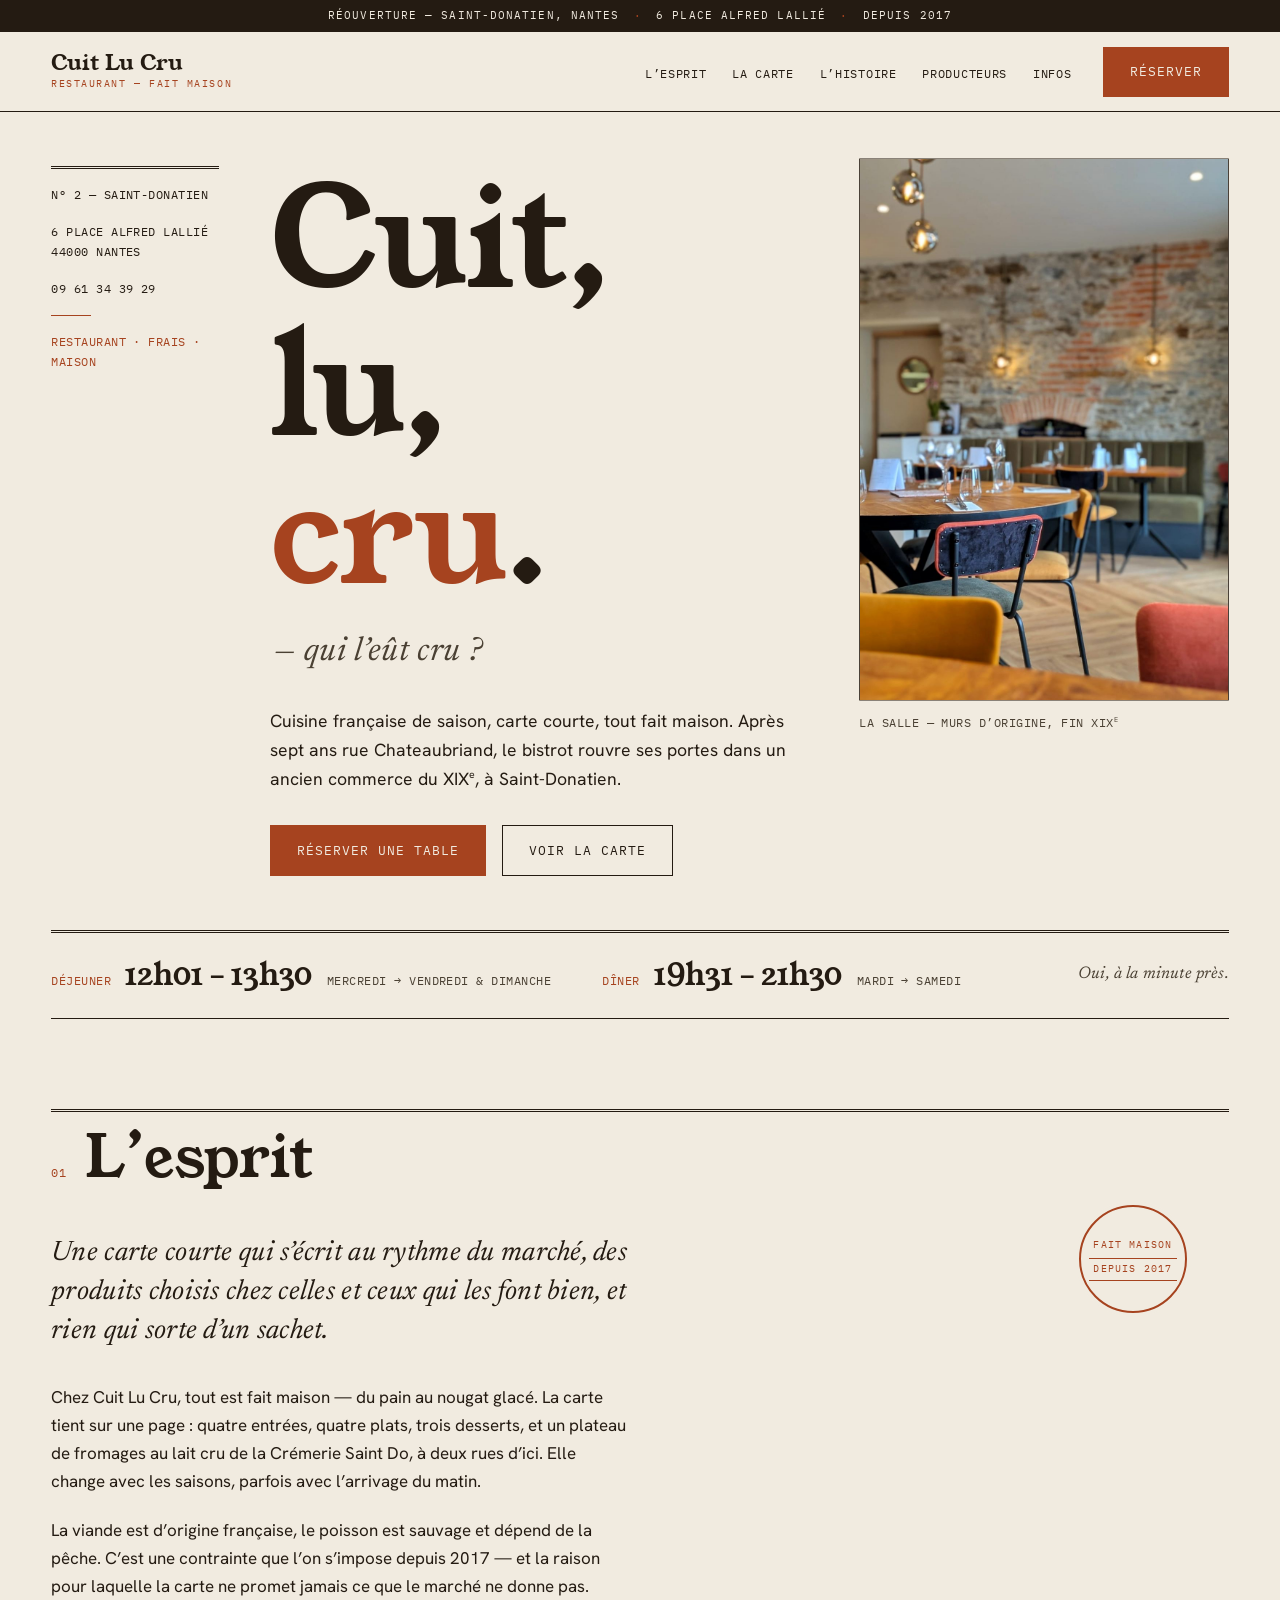
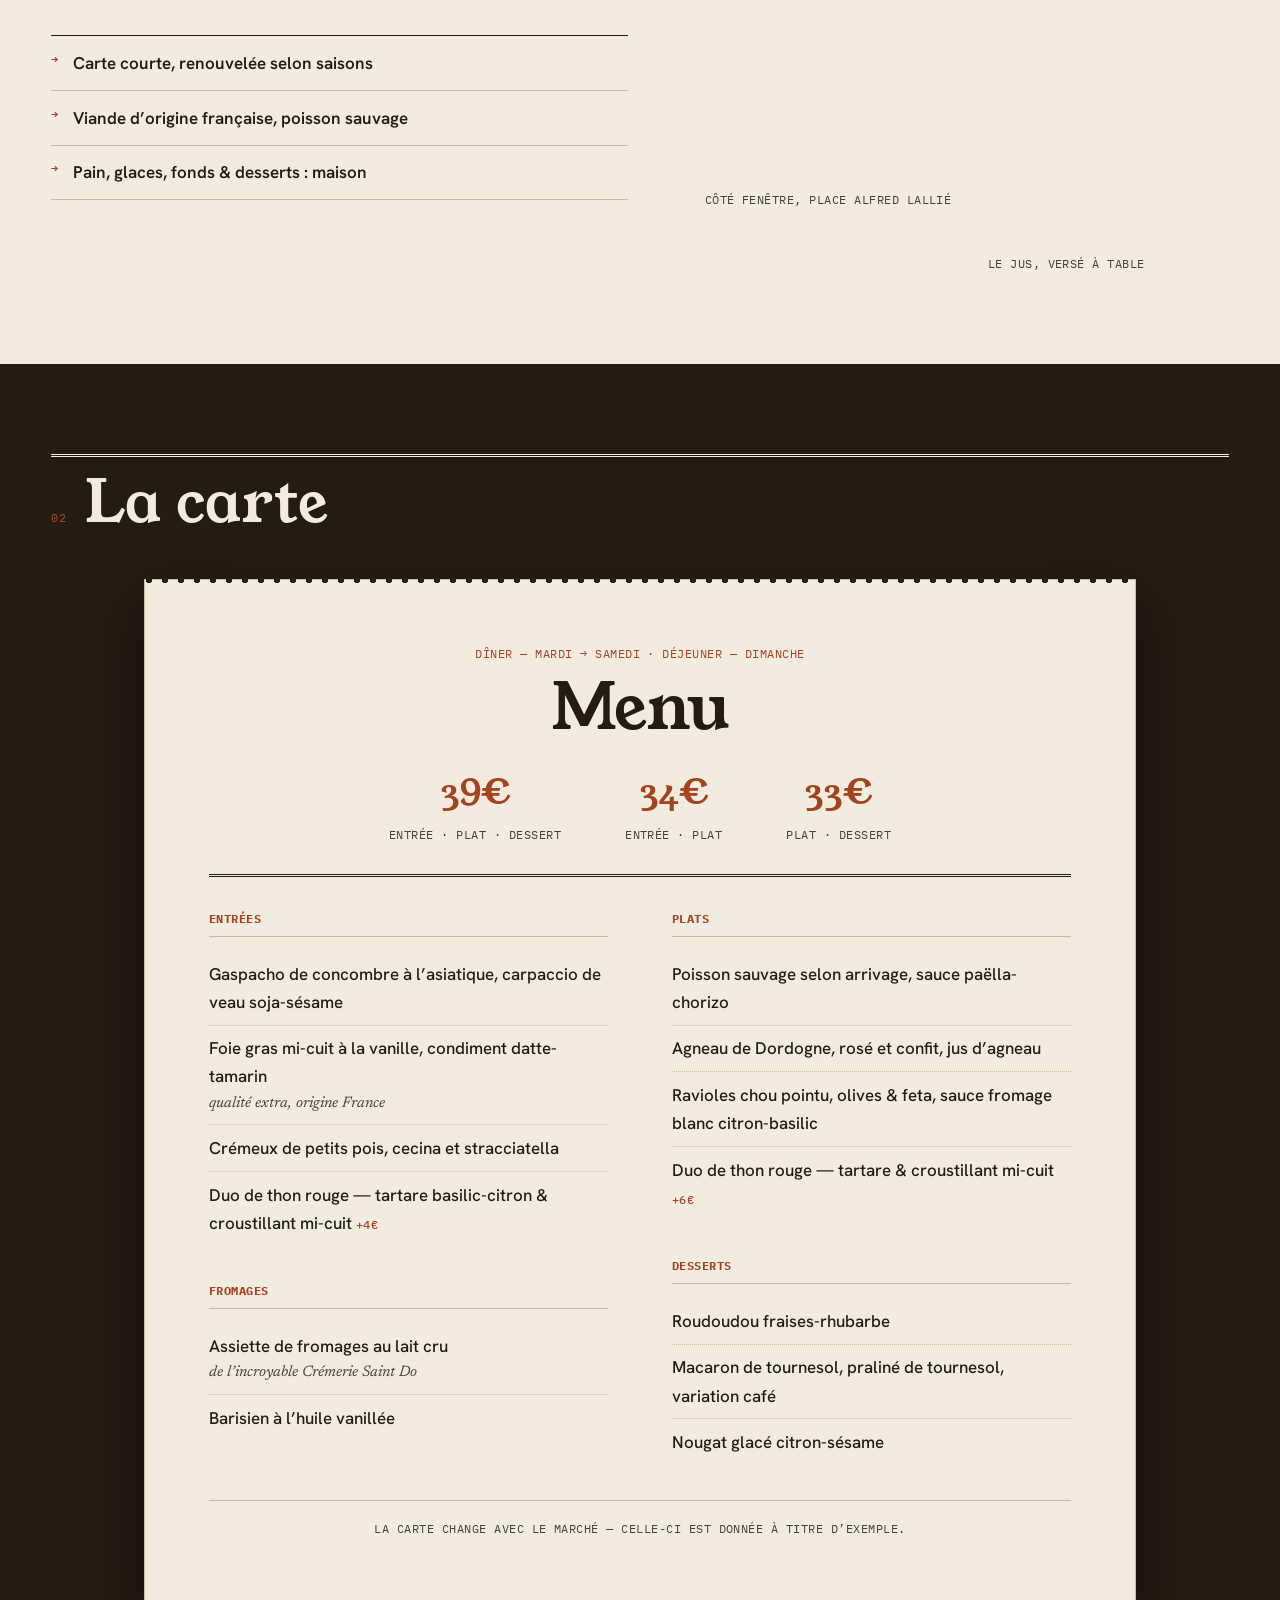
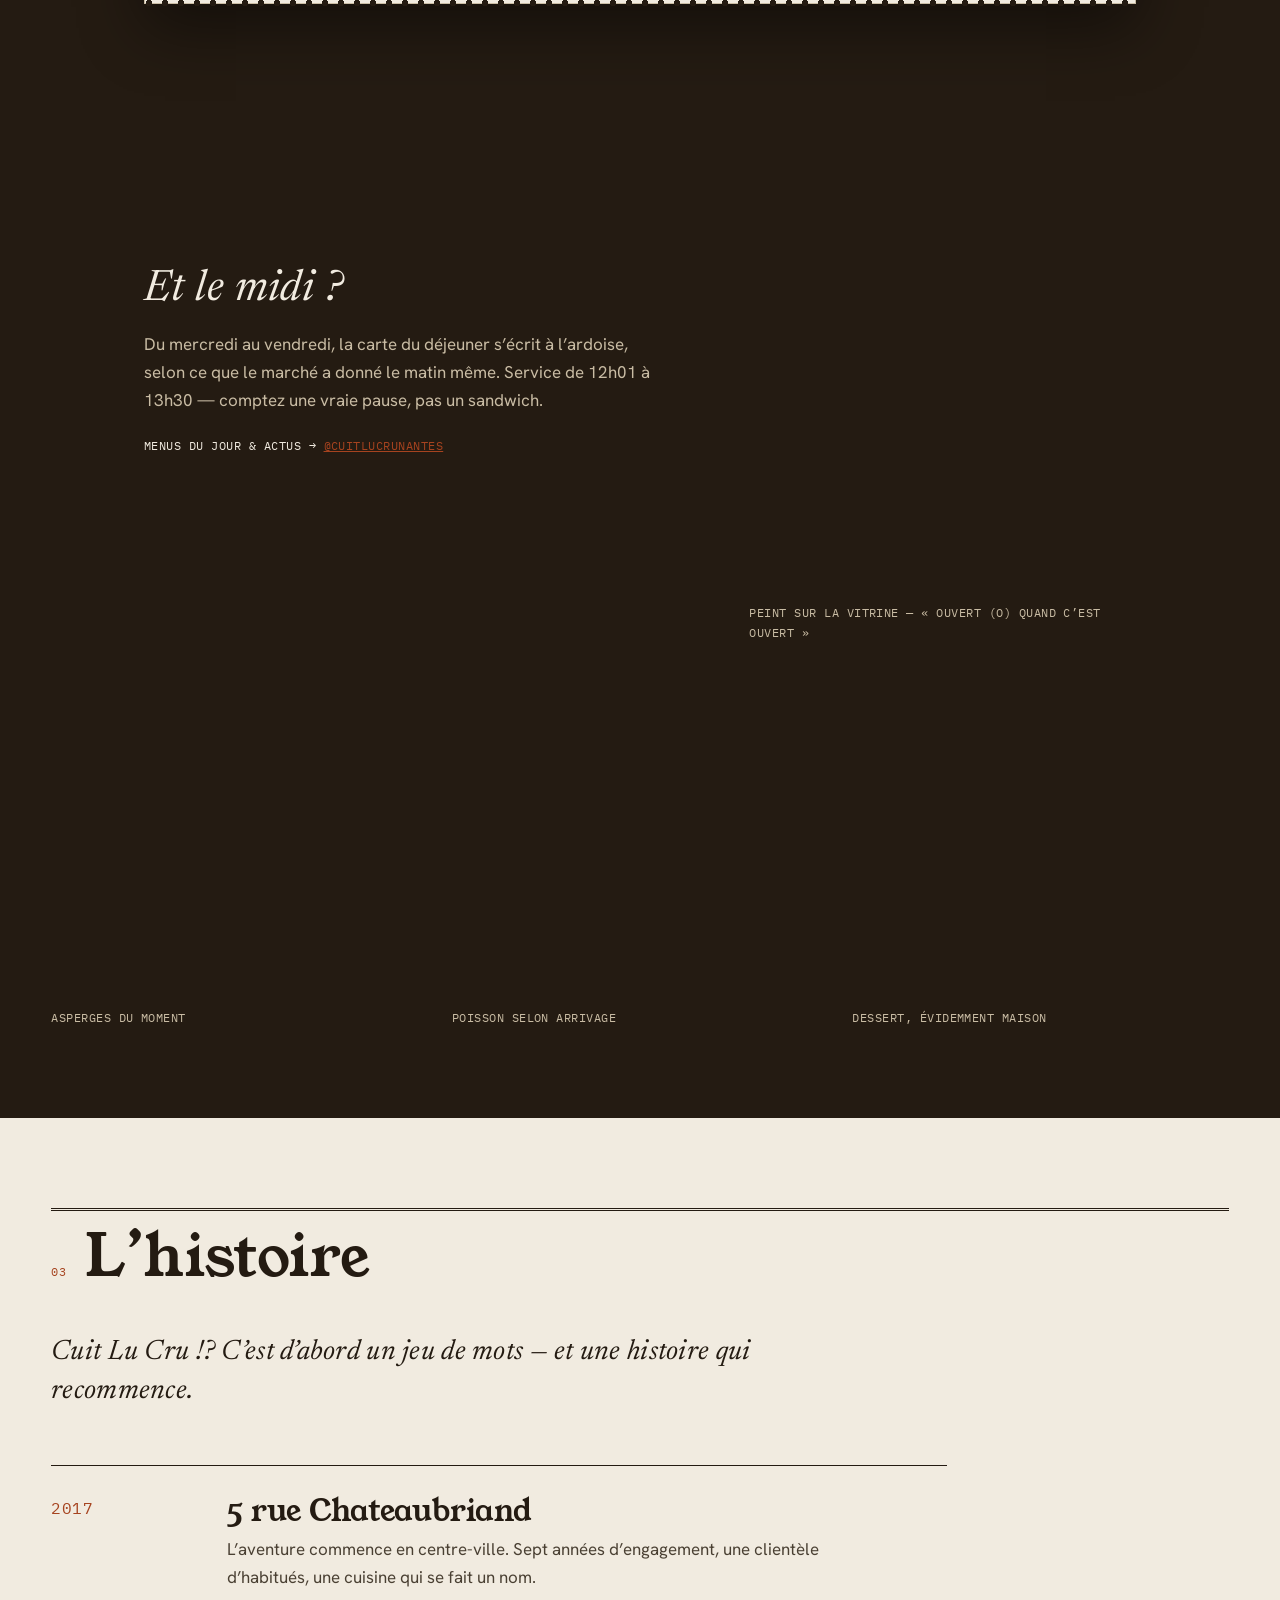
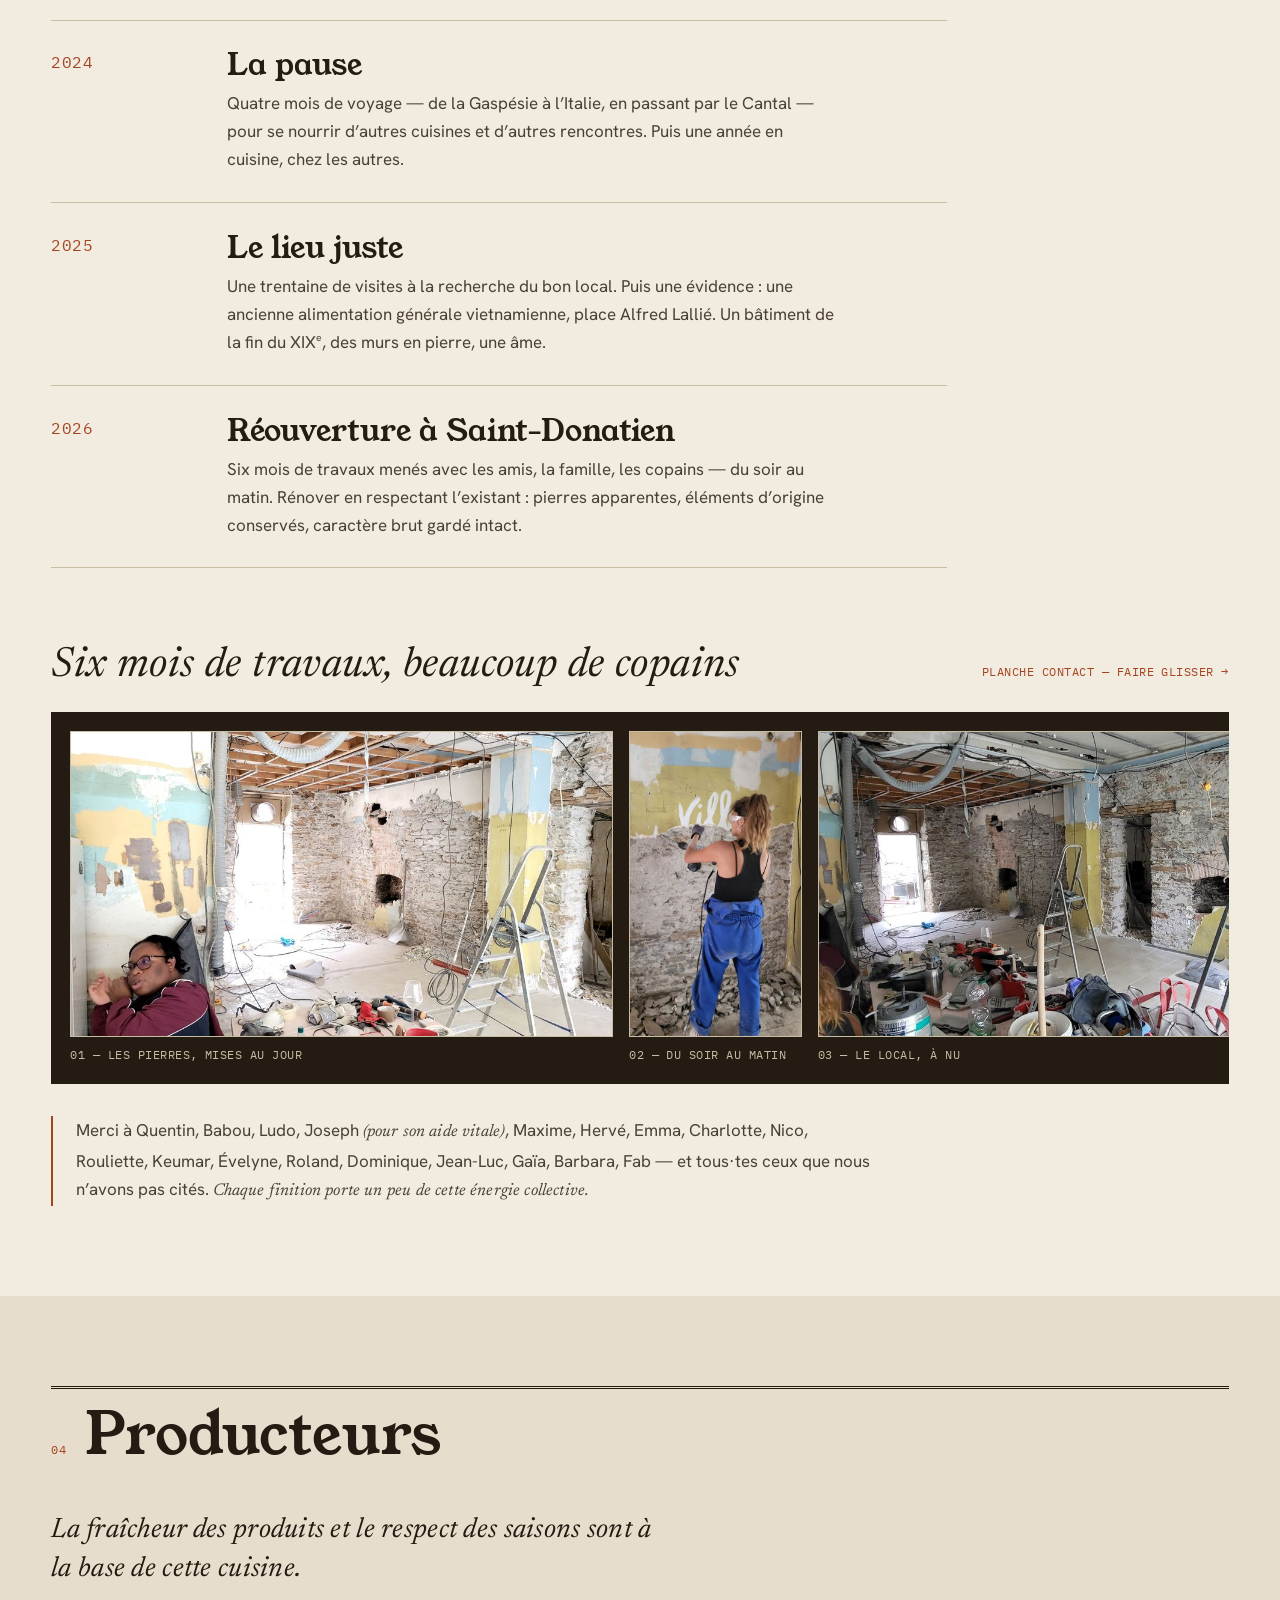
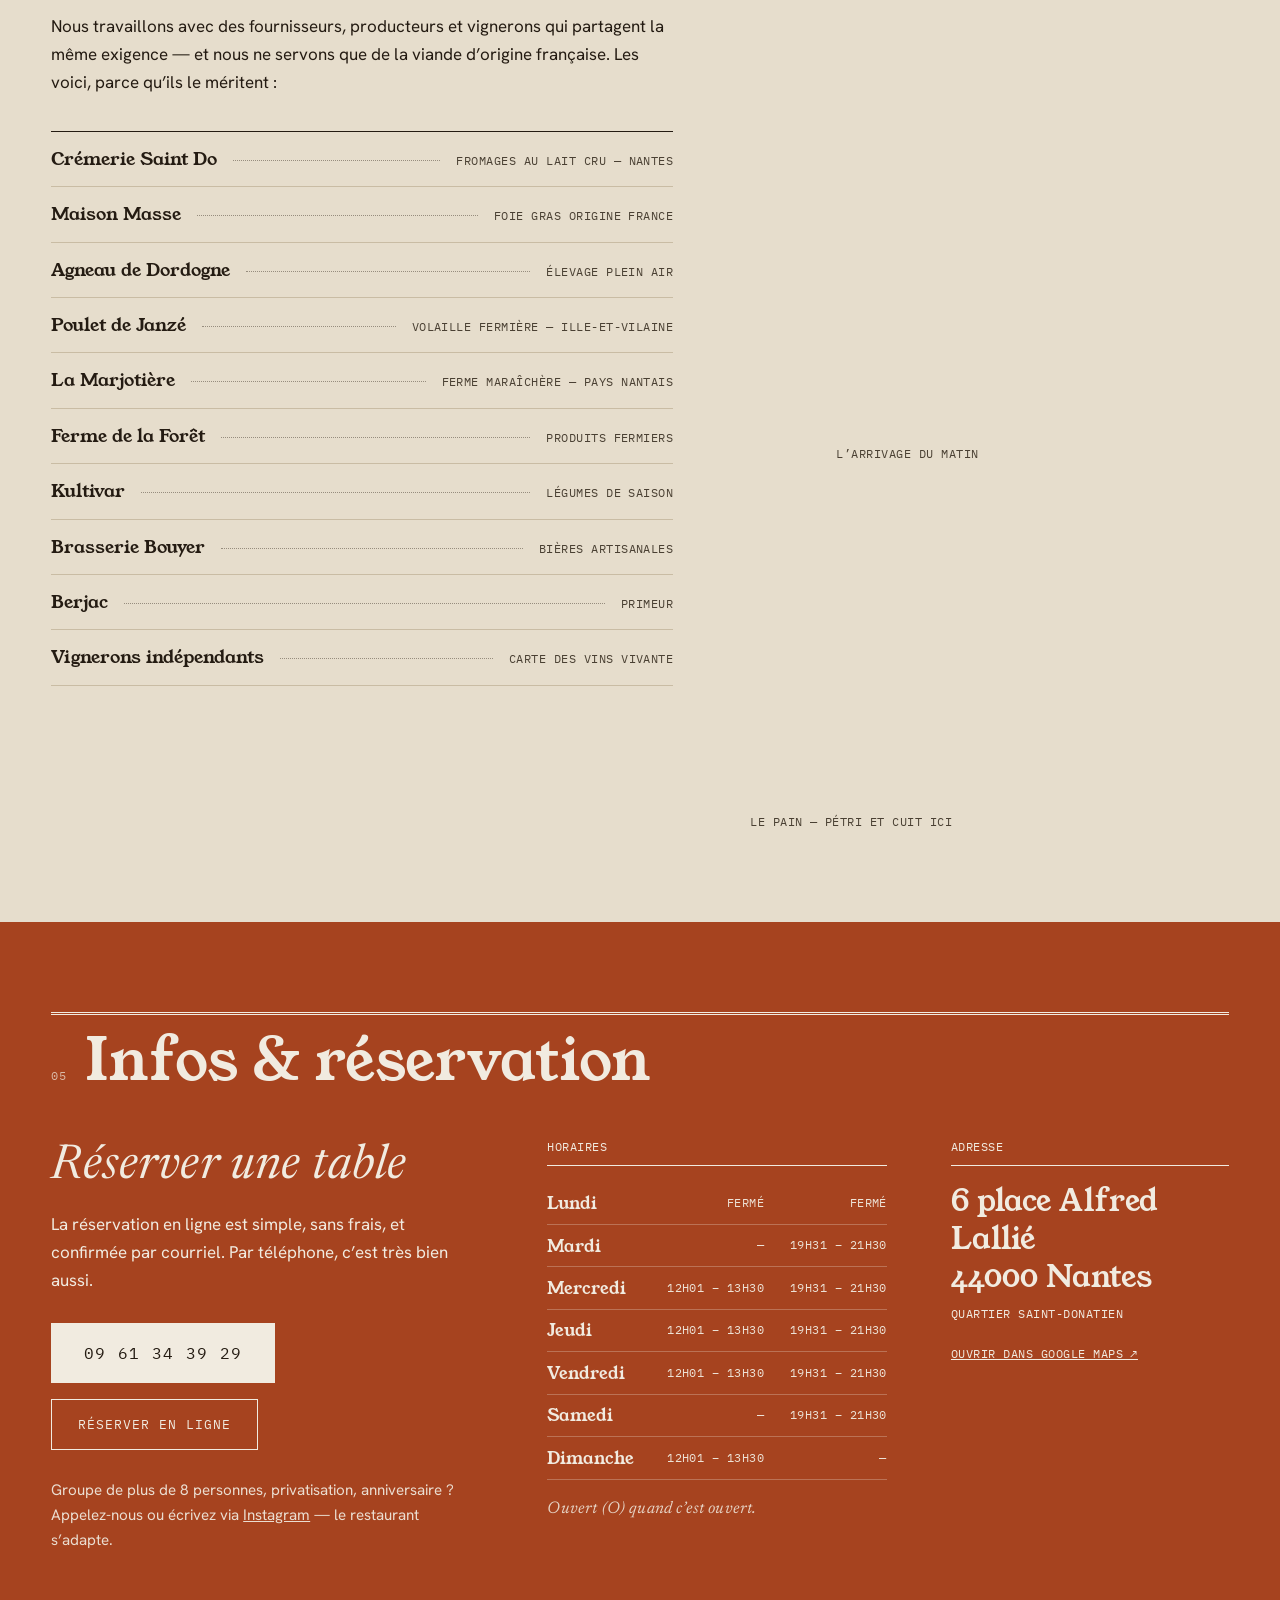
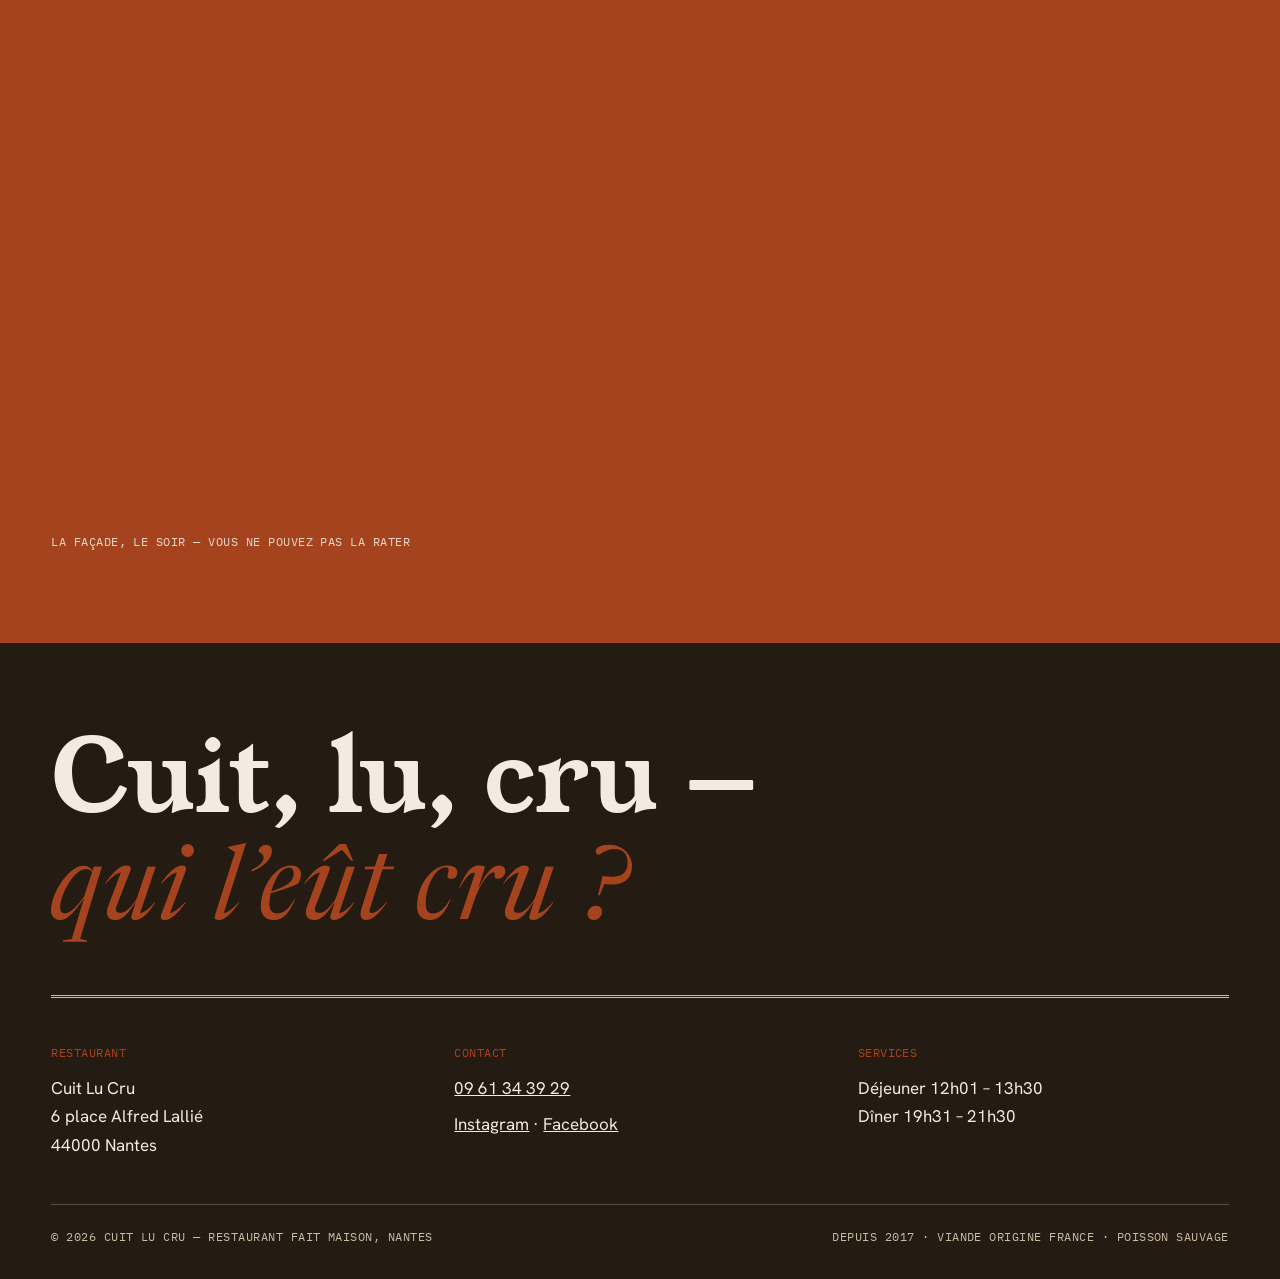
==== index.html @ 43fc1812 "Site Cuit Lu Cru — refonte complète, DA « Qui l'eût cru » Co-Authored-By: Claude Fable 5 <noreply@an" ====
<!DOCTYPE html>
<html lang="fr">
<head>
  <meta charset="UTF-8">
  <meta name="viewport" content="width=device-width, initial-scale=1.0">
  <title>Cuit Lu Cru — Restaurant fait maison à Nantes, Saint-Donatien</title>
  <meta name="description" content="Cuisine française de saison, carte courte, tout fait maison. Cuit Lu Cru rouvre à Saint-Donatien — 6 place Alfred Lallié, Nantes. Depuis 2017.">
  <link rel="canonical" href="https://www.nantes.restaurant/">
  <meta property="og:type" content="restaurant">
  <meta property="og:title" content="Cuit Lu Cru — Restaurant fait maison à Nantes">
  <meta property="og:description" content="Cuisine française de saison, carte courte, tout fait maison. Réouverture à Saint-Donatien, 6 place Alfred Lallié, Nantes.">
  <meta property="og:image" content="https://www.nantes.restaurant/assets/salle.jpg">
  <meta property="og:locale" content="fr_FR">
  <link rel="icon" href="assets/logo.gif">
  <link rel="preconnect" href="https://fonts.googleapis.com">
  <link rel="preconnect" href="https://fonts.gstatic.com" crossorigin>
  <link href="https://fonts.googleapis.com/css2?family=Young+Serif&family=Newsreader:ital,opsz,wght@1,6..72,300;1,6..72,400;1,6..72,500&family=Hanken+Grotesk:wght@400;500;600;700&family=IBM+Plex+Mono:wght@400;500&display=swap" rel="stylesheet">
  <link rel="stylesheet" href="styles.css">
  <script type="application/ld+json">
  {
    "@context": "https://schema.org",
    "@type": "Restaurant",
    "name": "Cuit Lu Cru",
    "servesCuisine": "Cuisine française de saison",
    "priceRange": "€€",
    "telephone": "+33961343929",
    "address": {
      "@type": "PostalAddress",
      "streetAddress": "6 place Alfred Lallié",
      "addressLocality": "Nantes",
      "postalCode": "44000",
      "addressCountry": "FR"
    },
    "foundingDate": "2017",
    "url": "https://www.nantes.restaurant",
    "sameAs": [
      "https://www.instagram.com/cuitlucrunantes",
      "https://www.facebook.com/CuitLuCruRestaurant"
    ],
    "openingHoursSpecification": [
      { "@type": "OpeningHoursSpecification", "dayOfWeek": ["Wednesday","Thursday","Friday","Sunday"], "opens": "12:01", "closes": "13:30" },
      { "@type": "OpeningHoursSpecification", "dayOfWeek": ["Tuesday","Wednesday","Thursday","Friday","Saturday"], "opens": "19:31", "closes": "21:30" }
    ]
  }
  </script>
</head>
<body>

  <!-- Séquence d'ouverture -->
  <div class="intro" id="intro" aria-hidden="true">
    <div class="intro__inner">
      <p class="intro__kicker mono">Restaurant — fait maison — Nantes</p>
      <p class="intro__title">
        <span class="intro__word"><span class="intro__word-inner">Cuit,</span></span>
        <span class="intro__word"><span class="intro__word-inner">lu,</span></span>
        <span class="intro__word intro__word--accent"><span class="intro__word-inner">cru.</span></span>
      </p>
      <div class="intro__rule" aria-hidden="true"></div>
      <p class="intro__pun"><em>— qui l’eût cru&nbsp;?</em></p>
    </div>
  </div>

  <!-- Bandeau édition -->
  <div class="edition-bar" role="note">
    <span>Réouverture — Saint-Donatien, Nantes</span>
    <span class="edition-bar__sep" aria-hidden="true">·</span>
    <span>6 place Alfred Lallié</span>
    <span class="edition-bar__sep" aria-hidden="true">·</span>
    <span>Depuis 2017</span>
  </div>

  <header class="header" id="header">
    <nav class="nav" aria-label="Navigation principale">
      <a class="nav__brand" href="#top">
        <span class="nav__brand-name">Cuit&nbsp;Lu&nbsp;Cru</span>
        <span class="nav__brand-sub">restaurant — fait maison</span>
      </a>
      <ul class="nav__links">
        <li><a href="#esprit">L’esprit</a></li>
        <li><a href="#carte">La carte</a></li>
        <li><a href="#histoire">L’histoire</a></li>
        <li><a href="#producteurs">Producteurs</a></li>
        <li><a href="#infos">Infos</a></li>
      </ul>
      <a class="btn btn--fill nav__cta" href="tel:+33961343929">Réserver</a>
      <button class="nav__burger" id="burger" aria-label="Ouvrir le menu" aria-expanded="false" aria-controls="mobile-menu">
        <span></span><span></span>
      </button>
    </nav>
  </header>

  <!-- Menu mobile -->
  <div class="mobile-menu" id="mobile-menu" aria-hidden="true">
    <nav aria-label="Menu mobile">
      <a href="#esprit"><em>01</em> L’esprit</a>
      <a href="#carte"><em>02</em> La carte</a>
      <a href="#histoire"><em>03</em> L’histoire</a>
      <a href="#producteurs"><em>04</em> Producteurs</a>
      <a href="#infos"><em>05</em> Infos &amp; réservation</a>
    </nav>
    <div class="mobile-menu__foot">
      <a class="btn btn--fill" href="tel:+33961343929">Réserver — 09 61 34 39 29</a>
      <p>6 place Alfred Lallié, 44000 Nantes</p>
    </div>
  </div>

  <main id="top">

    <!-- ============ HERO ============ -->
    <section class="hero">
      <div class="hero__grid">

        <aside class="hero__meta reveal">
          <p class="mono">N° 2 — Saint-Donatien</p>
          <p class="mono">6 place Alfred Lallié<br>44000 Nantes</p>
          <p class="mono"><a href="tel:+33961343929">09 61 34 39 29</a></p>
          <div class="hero__meta-rule" aria-hidden="true"></div>
          <p class="mono hero__meta-note">Restaurant · Frais · Maison</p>
        </aside>

        <div class="hero__title-block">
          <h1 class="hero__title">
            <span class="hero__title-line reveal"><span class="hero__title-inner">Cuit,</span></span>
            <span class="hero__title-line reveal"><span class="hero__title-inner">lu,</span></span>
            <span class="hero__title-line hero__title-line--accent reveal"><span class="hero__title-inner">cru<span class="hero__dot">.</span></span></span>
          </h1>
          <p class="hero__pun reveal"><em>— qui l’eût cru&nbsp;?</em></p>
          <p class="hero__lead reveal">Cuisine française de saison, carte courte, tout fait maison.
          Après sept ans rue Chateaubriand, le bistrot rouvre ses portes
          dans un ancien commerce du XIX<sup>e</sup>, à Saint-Donatien.</p>
          <div class="hero__actions reveal">
            <a class="btn btn--fill" href="#infos">Réserver une table</a>
            <a class="btn btn--ghost" href="#carte">Voir la carte</a>
          </div>
        </div>

        <figure class="hero__photo">
          <div class="img-reveal"><img src="assets/salle.jpg" alt="La salle du restaurant Cuit Lu Cru : murs en pierre et brique apparente, tables dressées, suspensions en verre" width="1012" height="1800" fetchpriority="high"></div>
          <figcaption class="mono">La salle — murs d’origine, fin XIX<sup>e</sup></figcaption>
        </figure>
      </div>

      <div class="hero__hours reveal">
        <div class="hero__hours-item">
          <span class="mono hero__hours-label">Déjeuner</span>
          <span class="hero__hours-time">12h01&thinsp;–&thinsp;13h30</span>
          <span class="mono hero__hours-days">mercredi → vendredi &amp; dimanche</span>
        </div>
        <div class="hero__hours-item">
          <span class="mono hero__hours-label">Dîner</span>
          <span class="hero__hours-time">19h31&thinsp;–&thinsp;21h30</span>
          <span class="mono hero__hours-days">mardi → samedi</span>
        </div>
        <p class="hero__hours-wink"><em>Oui, à la minute près.</em></p>
      </div>
    </section>

    <!-- ============ 01 · L'ESPRIT ============ -->
    <section class="esprit" id="esprit">
      <div class="section-head reveal">
        <span class="mono section-head__num">01</span>
        <h2>L’esprit</h2>
      </div>

      <div class="esprit__grid">
        <div class="esprit__text">
          <p class="lead reveal"><em>Une carte courte qui s’écrit au rythme du marché,
          des produits choisis chez celles et ceux qui les font bien,
          et rien qui sorte d’un sachet.</em></p>
          <p class="reveal">Chez Cuit Lu Cru, tout est fait maison — du pain au nougat glacé.
          La carte tient sur une page&nbsp;: quatre entrées, quatre plats, trois desserts,
          et un plateau de fromages au lait cru de la Crémerie Saint&nbsp;Do, à deux rues d’ici.
          Elle change avec les saisons, parfois avec l’arrivage du matin.</p>
          <p class="reveal">La viande est d’origine française, le poisson est sauvage et dépend
          de la pêche. C’est une contrainte que l’on s’impose depuis 2017&nbsp;—
          et la raison pour laquelle la carte ne promet jamais ce que le marché ne donne pas.</p>
          <ul class="esprit__points reveal">
            <li><span class="mono">→</span> Carte courte, renouvelée selon saisons</li>
            <li><span class="mono">→</span> Viande d’origine française, poisson sauvage</li>
            <li><span class="mono">→</span> Pain, glaces, fonds &amp; desserts&nbsp;: maison</li>
          </ul>
        </div>

        <div class="esprit__photos">
          <figure class="esprit__photo-main reveal">
            <div class="img-reveal"><img src="assets/table-fenetre.jpg" alt="Table dressée près de la fenêtre, verres et fleurs séchées" width="1012" height="1800" loading="lazy"></div>
            <figcaption class="mono">Côté fenêtre, place Alfred Lallié</figcaption>
          </figure>
          <figure class="esprit__photo-detail reveal">
            <div class="img-reveal"><img src="assets/service-sauce.jpg" alt="Sauce versée au service dans des pichets en grès" width="1013" height="1800" loading="lazy"></div>
            <figcaption class="mono">Le jus, versé à table</figcaption>
          </figure>
          <div class="stamp reveal" aria-hidden="true">
            <span>Fait maison</span>
            <span class="stamp__inner">depuis 2017</span>
          </div>
        </div>
      </div>
    </section>

    <!-- ============ 02 · LA CARTE ============ -->
    <section class="carte" id="carte">
      <div class="section-head section-head--light reveal">
        <span class="mono section-head__num">02</span>
        <h2>La carte</h2>
      </div>

      <div class="carte__paper reveal">
        <header class="carte__paper-head">
          <p class="mono">Dîner — mardi → samedi · Déjeuner — dimanche</p>
          <h3>Menu</h3>
          <div class="carte__formules">
            <div><span class="carte__formule-price">39€</span><span class="mono">entrée · plat · dessert</span></div>
            <div><span class="carte__formule-price">34€</span><span class="mono">entrée · plat</span></div>
            <div><span class="carte__formule-price">33€</span><span class="mono">plat · dessert</span></div>
          </div>
        </header>

        <div class="carte__cols">
          <div class="carte__col">
            <h4 class="carte__cat mono">Entrées</h4>
            <ul>
              <li><span class="carte__dish">Gaspacho de concombre à l’asiatique, carpaccio de veau soja-sésame</span></li>
              <li><span class="carte__dish">Foie gras mi-cuit à la vanille, condiment datte-tamarin <span class="carte__note">qualité extra, origine France</span></span></li>
              <li><span class="carte__dish">Crémeux de petits pois, cecina et stracciatella</span></li>
              <li><span class="carte__dish">Duo de thon rouge — tartare basilic-citron &amp; croustillant mi-cuit <span class="carte__sup mono">+4€</span></span></li>
            </ul>

            <h4 class="carte__cat mono">Fromages</h4>
            <ul>
              <li><span class="carte__dish">Assiette de fromages au lait cru <span class="carte__note">de l’incroyable Crémerie Saint&nbsp;Do</span></span></li>
              <li><span class="carte__dish">Barisien à l’huile vanillée</span></li>
            </ul>
          </div>

          <div class="carte__col">
            <h4 class="carte__cat mono">Plats</h4>
            <ul>
              <li><span class="carte__dish">Poisson sauvage selon arrivage, sauce paëlla-chorizo</span></li>
              <li><span class="carte__dish">Agneau de Dordogne, rosé et confit, jus d’agneau</span></li>
              <li><span class="carte__dish">Ravioles chou pointu, olives &amp; feta, sauce fromage blanc citron-basilic</span></li>
              <li><span class="carte__dish">Duo de thon rouge — tartare &amp; croustillant mi-cuit <span class="carte__sup mono">+6€</span></span></li>
            </ul>

            <h4 class="carte__cat mono">Desserts</h4>
            <ul>
              <li><span class="carte__dish">Roudoudou fraises-rhubarbe</span></li>
              <li><span class="carte__dish">Macaron de tournesol, praliné de tournesol, variation café</span></li>
              <li><span class="carte__dish">Nougat glacé citron-sésame</span></li>
            </ul>
          </div>
        </div>

        <footer class="carte__paper-foot">
          <p class="mono">La carte change avec le marché — celle-ci est donnée à titre d’exemple.</p>
        </footer>
      </div>

      <div class="carte__midi reveal">
        <div class="carte__midi-text">
          <h3><em>Et le midi&nbsp;?</em></h3>
          <p>Du mercredi au vendredi, la carte du déjeuner s’écrit à l’ardoise,
          selon ce que le marché a donné le matin même. Service de 12h01 à 13h30 — comptez
          une vraie pause, pas un sandwich.</p>
          <p class="mono carte__midi-follow">Menus du jour &amp; actus → <a href="https://www.instagram.com/cuitlucrunantes" target="_blank" rel="noopener">@cuitlucrunantes</a></p>
        </div>
        <figure class="carte__midi-photo">
          <div class="img-reveal"><img src="assets/vitrine-horaires.jpg" alt="Les horaires peints à la main sur la vitrine du restaurant" width="1013" height="1800" loading="lazy"></div>
          <figcaption class="mono">Peint sur la vitrine — « ouvert (O) quand c’est ouvert »</figcaption>
        </figure>
      </div>

      <!-- Bande photos plats -->
      <div class="carte__band">
        <figure class="reveal">
          <div class="img-reveal"><img src="assets/asperges.jpg" alt="Asperges blanches, sauce crémeuse et piment doux" width="1800" height="1013" loading="lazy"></div>
          <figcaption class="mono">Asperges du moment</figcaption>
        </figure>
        <figure class="reveal">
          <div class="img-reveal"><img src="assets/poisson.jpg" alt="Poisson sauvage dressé, condiments et légumes glacés" width="1800" height="1013" loading="lazy"></div>
          <figcaption class="mono">Poisson selon arrivage</figcaption>
        </figure>
        <figure class="reveal">
          <div class="img-reveal"><img src="assets/dessert-sable.jpg" alt="Sablé, crème et miel — dessert fait maison" width="1800" height="1013" loading="lazy"></div>
          <figcaption class="mono">Dessert, évidemment maison</figcaption>
        </figure>
      </div>
    </section>

    <!-- ============ 03 · L'HISTOIRE ============ -->
    <section class="histoire" id="histoire">
      <div class="section-head reveal">
        <span class="mono section-head__num">03</span>
        <h2>L’histoire</h2>
      </div>

      <div class="histoire__intro reveal">
        <p class="lead"><em>Cuit Lu Cru&nbsp;!? C’est d’abord un jeu de mots —
        et une histoire qui recommence.</em></p>
      </div>

      <ol class="timeline">
        <li class="timeline__item reveal">
          <span class="timeline__year mono">2017</span>
          <div>
            <h3>5 rue Chateaubriand</h3>
            <p>L’aventure commence en centre-ville. Sept années d’engagement,
            une clientèle d’habitués, une cuisine qui se fait un nom.</p>
          </div>
        </li>
        <li class="timeline__item reveal">
          <span class="timeline__year mono">2024</span>
          <div>
            <h3>La pause</h3>
            <p>Quatre mois de voyage — de la Gaspésie à l’Italie, en passant par
            le Cantal — pour se nourrir d’autres cuisines et d’autres rencontres.
            Puis une année en cuisine, chez les autres.</p>
          </div>
        </li>
        <li class="timeline__item reveal">
          <span class="timeline__year mono">2025</span>
          <div>
            <h3>Le lieu juste</h3>
            <p>Une trentaine de visites à la recherche du bon local. Puis une évidence&nbsp;:
            une ancienne alimentation générale vietnamienne, place Alfred Lallié.
            Un bâtiment de la fin du XIX<sup>e</sup>, des murs en pierre, une âme.</p>
          </div>
        </li>
        <li class="timeline__item reveal">
          <span class="timeline__year mono">2026</span>
          <div>
            <h3>Réouverture à Saint-Donatien</h3>
            <p>Six mois de travaux menés avec les amis, la famille, les copains —
            du soir au matin. Rénover en respectant l’existant&nbsp;: pierres apparentes,
            éléments d’origine conservés, caractère brut gardé intact.</p>
          </div>
        </li>
      </ol>

      <!-- Planche contact chantier -->
      <div class="chantier">
        <div class="chantier__head reveal">
          <h3><em>Six mois de travaux, beaucoup de copains</em></h3>
          <p class="mono">planche contact — faire glisser →</p>
        </div>
        <div class="chantier__strip" id="chantier-strip">
          <figure><img src="assets/chantier-pierre.jpg" alt="Mise au jour des murs en pierre pendant le chantier" loading="lazy"><figcaption class="mono">01 — les pierres, mises au jour</figcaption></figure>
          <figure><img src="assets/chantier-perceuse.jpg" alt="Travail au perforateur sur les murs" loading="lazy"><figcaption class="mono">02 — du soir au matin</figcaption></figure>
          <figure><img src="assets/chantier-murs.jpg" alt="Le local en plein chantier, murs bruts" loading="lazy"><figcaption class="mono">03 — le local, à nu</figcaption></figure>
          <figure><img src="assets/chantier-carrelage.jpg" alt="Pose du carrelage à la main" loading="lazy"><figcaption class="mono">04 — carrelage, à la main</figcaption></figure>
          <figure><img src="assets/chantier-van.jpg" alt="Chargement des gravats dans le van" loading="lazy"><figcaption class="mono">05 — les gravats</figcaption></figure>
          <figure><img src="assets/chantier-sacs.jpg" alt="Évacuation des sacs de gravats entre amis" loading="lazy"><figcaption class="mono">06 — coups de main</figcaption></figure>
          <figure><img src="assets/chantier-echelle.jpg" alt="Sur l'échelle, dépose du faux plafond" loading="lazy"><figcaption class="mono">07 — plafond déposé</figcaption></figure>
          <figure><img src="assets/chantier-equipe.jpg" alt="L'équipe de copains réunie dans le futur restaurant" loading="lazy"><figcaption class="mono">08 — l’équipe du soir</figcaption></figure>
        </div>
        <p class="chantier__thanks reveal">Merci à Quentin, Babou, Ludo, Joseph <em>(pour son aide vitale)</em>,
        Maxime, Hervé, Emma, Charlotte, Nico, Rouliette, Keumar, Évelyne, Roland, Dominique,
        Jean-Luc, Gaïa, Barbara, Fab — et tous·tes ceux que nous n’avons pas cités.
        <em>Chaque finition porte un peu de cette énergie collective.</em></p>
      </div>
    </section>

    <!-- ============ 04 · PRODUCTEURS ============ -->
    <section class="producteurs" id="producteurs">
      <div class="section-head reveal">
        <span class="mono section-head__num">04</span>
        <h2>Producteurs</h2>
      </div>

      <div class="producteurs__grid">
        <div class="producteurs__text reveal">
          <p class="lead"><em>La fraîcheur des produits et le respect des saisons
          sont à la base de cette cuisine.</em></p>
          <p>Nous travaillons avec des fournisseurs, producteurs et vignerons
          qui partagent la même exigence — et nous ne servons que de la viande
          d’origine française. Les voici, parce qu’ils le méritent&nbsp;:</p>

          <ul class="producteurs__index">
            <li><span>Crémerie Saint&nbsp;Do</span><span class="mono">fromages au lait cru — Nantes</span></li>
            <li><span>Maison Masse</span><span class="mono">foie gras origine France</span></li>
            <li><span>Agneau de Dordogne</span><span class="mono">élevage plein air</span></li>
            <li><span>Poulet de Janzé</span><span class="mono">volaille fermière — Ille-et-Vilaine</span></li>
            <li><span>La Marjotière</span><span class="mono">ferme maraîchère — pays nantais</span></li>
            <li><span>Ferme de la Forêt</span><span class="mono">produits fermiers</span></li>
            <li><span>Kultivar</span><span class="mono">légumes de saison</span></li>
            <li><span>Brasserie Bouyer</span><span class="mono">bières artisanales</span></li>
            <li><span>Berjac</span><span class="mono">primeur</span></li>
            <li><span>Vignerons indépendants</span><span class="mono">carte des vins vivante</span></li>
          </ul>
        </div>

        <div class="producteurs__photos">
          <figure class="reveal">
            <div class="img-reveal"><img src="assets/legumes.jpg" alt="Cagettes de légumes bruts : céleris, choux-fleurs, courges et poireaux" width="1013" height="1800" loading="lazy"></div>
            <figcaption class="mono">L’arrivage du matin</figcaption>
          </figure>
          <figure class="reveal">
            <div class="img-reveal"><img src="assets/pain.jpg" alt="Pain maison tranché, mie dense au levain" width="1800" height="1013" loading="lazy"></div>
            <figcaption class="mono">Le pain — pétri et cuit ici</figcaption>
          </figure>
        </div>
      </div>
    </section>

    <!-- ============ 05 · INFOS & RÉSERVATION ============ -->
    <section class="infos" id="infos">
      <div class="section-head section-head--light reveal">
        <span class="mono section-head__num">05</span>
        <h2>Infos &amp; réservation</h2>
      </div>

      <div class="infos__grid">
        <div class="infos__resa reveal">
          <h3><em>Réserver une table</em></h3>
          <p>La réservation en ligne est simple, sans frais, et confirmée par courriel.
          Par téléphone, c’est très bien aussi.</p>
          <div class="infos__actions">
            <a class="btn btn--fill btn--big" href="tel:+33961343929">09 61 34 39 29</a>
            <a class="btn btn--ghost" href="https://www.nantes.restaurant" target="_blank" rel="noopener">Réserver en ligne</a>
          </div>
          <p class="infos__group">Groupe de plus de 8 personnes, privatisation, anniversaire&nbsp;?
          Appelez-nous ou écrivez via <a href="https://www.instagram.com/cuitlucrunantes" target="_blank" rel="noopener">Instagram</a> —
          le restaurant s’adapte.</p>
        </div>

        <div class="infos__horaires reveal">
          <h3 class="mono infos__label">Horaires</h3>
          <table class="infos__table">
            <tbody>
              <tr><th scope="row">Lundi</th><td class="mono">fermé</td><td class="mono">fermé</td></tr>
              <tr><th scope="row">Mardi</th><td class="mono">—</td><td class="mono">19h31 – 21h30</td></tr>
              <tr><th scope="row">Mercredi</th><td class="mono">12h01 – 13h30</td><td class="mono">19h31 – 21h30</td></tr>
              <tr><th scope="row">Jeudi</th><td class="mono">12h01 – 13h30</td><td class="mono">19h31 – 21h30</td></tr>
              <tr><th scope="row">Vendredi</th><td class="mono">12h01 – 13h30</td><td class="mono">19h31 – 21h30</td></tr>
              <tr><th scope="row">Samedi</th><td class="mono">—</td><td class="mono">19h31 – 21h30</td></tr>
              <tr><th scope="row">Dimanche</th><td class="mono">12h01 – 13h30</td><td class="mono">—</td></tr>
            </tbody>
          </table>
          <p class="infos__wink"><em>Ouvert (O) quand c’est ouvert.</em></p>
        </div>

        <div class="infos__adresse reveal">
          <h3 class="mono infos__label">Adresse</h3>
          <p class="infos__addr-big">6 place Alfred Lallié<br>44000 Nantes</p>
          <p class="mono">quartier Saint-Donatien</p>
          <a class="infos__map mono" href="https://maps.google.com/?q=Cuit+Lu+Cru+6+Place+Alfred+Lallié+44000+Nantes" target="_blank" rel="noopener">Ouvrir dans Google Maps ↗</a>
        </div>
      </div>

      <figure class="infos__facade reveal">
        <div class="img-reveal"><img src="assets/facade-nuit.jpg" alt="La façade terracotta du Cuit Lu Cru, de nuit, place Alfred Lallié" width="1800" height="1013" loading="lazy"></div>
        <figcaption class="mono">La façade, le soir — vous ne pouvez pas la rater</figcaption>
      </figure>
    </section>

  </main>

  <!-- ============ FOOTER ============ -->
  <footer class="footer">
    <div class="footer__big reveal">
      <p class="footer__phrase">Cuit, lu, cru —<br><em>qui l’eût cru&nbsp;?</em></p>
    </div>
    <div class="footer__cols">
      <div>
        <p class="mono footer__label">Restaurant</p>
        <p>Cuit Lu Cru<br>6 place Alfred Lallié<br>44000 Nantes</p>
      </div>
      <div>
        <p class="mono footer__label">Contact</p>
        <p><a href="tel:+33961343929">09 61 34 39 29</a></p>
        <p><a href="https://www.instagram.com/cuitlucrunantes" target="_blank" rel="noopener">Instagram</a> · <a href="https://www.facebook.com/CuitLuCruRestaurant" target="_blank" rel="noopener">Facebook</a></p>
      </div>
      <div>
        <p class="mono footer__label">Services</p>
        <p>Déjeuner 12h01 – 13h30<br>Dîner 19h31 – 21h30</p>
      </div>
    </div>
    <div class="footer__base">
      <p class="mono">© <span id="year">2026</span> Cuit Lu Cru — restaurant fait maison, Nantes</p>
      <p class="mono">Depuis 2017 · viande origine France · poisson sauvage</p>
    </div>
  </footer>

  <script src="main.js"></script>
</body>
</html>
---- styles.css ----
/* ==========================================================================
   Cuit Lu Cru — Nantes, Saint-Donatien
   DA « Qui l'eût cru » : carnet de bistrot imprimé.
   Papier crème, encre brune, terracotta de la façade, minute près.
   ========================================================================== */

:root {
  --paper: #f1ebe0;
  --paper-deep: #e6ddcc;
  --ink: #241b12;
  --ink-soft: #4a4033;
  --terra: #a6431f;
  --terra-deep: #7f3011;
  --stone: #c9bca4;
  --green: #45503b;

  --serif: "Young Serif", "Iowan Old Style", Georgia, serif;
  --italic: "Newsreader", "Iowan Old Style", Georgia, serif;
  --sans: "Hanken Grotesk", "Helvetica Neue", Arial, sans-serif;
  --mono: "IBM Plex Mono", "SF Mono", Menlo, monospace;

  --gutter: clamp(1.25rem, 4vw, 4rem);
  --ease: cubic-bezier(0.22, 1, 0.36, 1);
}

* { margin: 0; padding: 0; box-sizing: border-box; }

html { scroll-behavior: smooth; }
@media (prefers-reduced-motion: reduce) {
  html { scroll-behavior: auto; }
  .reveal, .img-reveal img, .img-reveal { transition: none !important; animation: none !important; }
}

body {
  font-family: var(--sans);
  font-size: 1.0625rem;
  line-height: 1.65;
  color: var(--ink);
  background: var(--paper);
  -webkit-font-smoothing: antialiased;
}

img { display: block; max-width: 100%; height: auto; }
a { color: inherit; }
sup { font-size: 0.6em; }

h1, h2, h3 { font-family: var(--serif); font-weight: 400; line-height: 1.05; }
em {
  font-family: var(--italic);
  font-style: italic;
  font-weight: 400;
  letter-spacing: 0.01em;
}

.mono {
  font-family: var(--mono);
  font-size: 0.75rem;
  letter-spacing: 0.04em;
  text-transform: uppercase;
  line-height: 1.7;
}

.lead {
  font-family: var(--italic);
  font-style: italic;
  font-size: clamp(1.35rem, 2.4vw, 1.75rem);
  line-height: 1.4;
  color: var(--ink);
}

/* ---------- Boutons ---------- */
.btn {
  display: inline-block;
  font-family: var(--mono);
  font-size: 0.8rem;
  letter-spacing: 0.08em;
  text-transform: uppercase;
  text-decoration: none;
  padding: 0.85rem 1.6rem;
  border: 1.5px solid var(--ink);
  transition: background 0.25s var(--ease), color 0.25s var(--ease), border-color 0.25s var(--ease);
}
.btn--fill { background: var(--terra); border-color: var(--terra); color: var(--paper); }
.btn--fill:hover { background: var(--terra-deep); border-color: var(--terra-deep); }
.btn--ghost { background: transparent; color: var(--ink); }
.btn--ghost:hover { background: var(--ink); color: var(--paper); }
.btn--big { font-size: 1rem; padding: 1rem 2rem; }

/* ---------- Reveal ---------- */
.js .reveal { opacity: 0; transform: translateY(26px); transition: opacity 0.9s var(--ease), transform 0.9s var(--ease); }
.js .reveal.is-in { opacity: 1; transform: none; }

.img-reveal { overflow: hidden; }
.js .img-reveal { clip-path: inset(0 0 100% 0); transition: clip-path 1.1s var(--ease); }
.js .img-reveal.is-in { clip-path: inset(0 0 0 0); }
.noanim .reveal, .noanim .img-reveal { opacity: 1 !important; transform: none !important; clip-path: none !important; transition: none !important; }
.img-reveal img { width: 100%; height: 100%; object-fit: cover; }

/* ==========================================================================
   Séquence d'ouverture — rideau encre
   ========================================================================== */
.intro {
  position: fixed;
  inset: 0;
  z-index: 100;
  background: var(--ink);
  color: var(--paper);
  display: flex;
  align-items: center;
  justify-content: center;
  transform: translateY(0);
  will-change: transform;
}
/* le rideau se lève, piloté par JS */
.intro.is-done {
  transform: translateY(-101%);
  transition: transform 0.95s cubic-bezier(0.65, 0, 0.35, 1);
}
/* sans JS, sans anim, ou reduced-motion : pas de rideau */
html:not(.js) .intro,
.noanim .intro { display: none; }
@media (prefers-reduced-motion: reduce) { .intro { display: none; } }

html.intro-lock { overflow: hidden; }

.intro__inner { text-align: center; padding: 0 var(--gutter); }

.intro__kicker {
  color: var(--stone);
  opacity: 0;
  animation: intro-fade 0.8s var(--ease) 0.15s forwards;
}

.intro__title {
  font-family: var(--serif);
  font-size: clamp(3rem, 9vw, 7.5rem);
  line-height: 1.05;
  letter-spacing: -0.015em;
  margin-top: 1.2rem;
  display: flex;
  justify-content: center;
  flex-wrap: wrap;
  column-gap: 0.28em;
}
.intro__word { display: inline-block; overflow: hidden; padding-bottom: 0.08em; margin-bottom: -0.08em; }
.intro__word-inner {
  display: inline-block;
  transform: translateY(115%);
  animation: intro-rise 0.75s var(--ease) forwards;
}
.intro__word:nth-child(1) .intro__word-inner { animation-delay: 0.35s; }
.intro__word:nth-child(2) .intro__word-inner { animation-delay: 0.55s; }
.intro__word:nth-child(3) .intro__word-inner { animation-delay: 0.75s; }
.intro__word--accent { color: var(--terra); }

.intro__rule {
  width: clamp(4rem, 10vw, 7rem);
  height: 1px;
  background: var(--terra);
  margin: 1.6rem auto 1.2rem;
  transform: scaleX(0);
  animation: intro-rule 0.55s var(--ease) 1.2s forwards;
}

.intro__pun {
  font-family: var(--italic);
  font-size: clamp(1.2rem, 2.4vw, 1.7rem);
  color: var(--stone);
  opacity: 0;
  transform: translateY(14px);
  animation: intro-up 0.7s var(--ease) 1.35s forwards;
}

@keyframes intro-fade { to { opacity: 1; } }
@keyframes intro-rise { to { transform: translateY(0); } }
@keyframes intro-rule { to { transform: scaleX(1); } }
@keyframes intro-up { to { opacity: 1; transform: translateY(0); } }

/* le hero attend la levée du rideau (délais existants rejoués à ce moment) */

/* ==========================================================================
   Bandeau édition + header
   ========================================================================== */
.edition-bar {
  display: flex;
  justify-content: center;
  gap: 0.9rem;
  padding: 0.45rem var(--gutter);
  background: var(--ink);
  color: var(--paper);
  font-family: var(--mono);
  font-size: 0.68rem;
  letter-spacing: 0.1em;
  text-transform: uppercase;
  white-space: nowrap;
  overflow: hidden;
}
.edition-bar__sep { color: var(--terra); }

.header {
  position: sticky;
  top: 0;
  z-index: 50;
  background: var(--paper);
  border-bottom: 1px solid var(--ink);
  transition: box-shadow 0.3s;
}
.header.is-scrolled { box-shadow: 0 1px 0 var(--ink), 0 8px 24px rgba(36, 27, 18, 0.08); }

.nav {
  display: flex;
  align-items: center;
  gap: 2rem;
  padding: 0.9rem var(--gutter);
}
.nav__brand { text-decoration: none; margin-right: auto; }
.nav__brand-name {
  display: block;
  font-family: var(--serif);
  font-size: 1.35rem;
  line-height: 1;
}
.nav__brand-sub {
  display: block;
  font-family: var(--mono);
  font-size: 0.6rem;
  letter-spacing: 0.16em;
  text-transform: uppercase;
  color: var(--terra);
  margin-top: 0.15rem;
}
.nav__links { display: flex; list-style: none; gap: 1.6rem; }
.nav__links a {
  font-family: var(--mono);
  font-size: 0.75rem;
  letter-spacing: 0.06em;
  text-transform: uppercase;
  text-decoration: none;
  padding-bottom: 2px;
  background-image: linear-gradient(var(--terra), var(--terra));
  background-size: 0% 1.5px;
  background-repeat: no-repeat;
  background-position: left bottom;
  transition: background-size 0.3s var(--ease);
}
.nav__links a:hover { background-size: 100% 1.5px; }

.nav__burger {
  display: none;
  flex-direction: column;
  gap: 6px;
  background: none;
  border: none;
  padding: 0.5rem;
  cursor: pointer;
}
.nav__burger span { display: block; width: 26px; height: 2px; background: var(--ink); transition: transform 0.3s var(--ease), opacity 0.3s; }
.nav__burger.is-open span:first-child { transform: translateY(4px) rotate(45deg); }
.nav__burger.is-open span:last-child { transform: translateY(-4px) rotate(-45deg); }

/* ---------- Menu mobile ---------- */
.mobile-menu {
  position: fixed;
  inset: 0;
  z-index: 40;
  background: var(--paper);
  display: flex;
  flex-direction: column;
  justify-content: center;
  padding: var(--gutter);
  opacity: 0;
  pointer-events: none;
  transition: opacity 0.35s var(--ease);
}
.mobile-menu.is-open { opacity: 1; pointer-events: auto; }
.mobile-menu nav { display: flex; flex-direction: column; }
.mobile-menu nav a {
  font-family: var(--serif);
  font-size: clamp(2rem, 8vw, 2.8rem);
  text-decoration: none;
  padding: 0.7rem 0;
  border-bottom: 1px solid var(--stone);
  display: flex;
  align-items: baseline;
  gap: 1rem;
}
.mobile-menu nav a em { font-size: 0.9rem; color: var(--terra); font-family: var(--mono); font-style: normal; }
.mobile-menu__foot { margin-top: 2.5rem; }
.mobile-menu__foot p { margin-top: 1rem; font-family: var(--mono); font-size: 0.75rem; text-transform: uppercase; }

/* ==========================================================================
   Hero
   ========================================================================== */
.hero { padding: clamp(2rem, 6vh, 5rem) var(--gutter) 0; }

.hero__grid {
  display: grid;
  grid-template-columns: minmax(140px, 1fr) minmax(0, 3.2fr) minmax(0, 2.2fr);
  gap: clamp(1.5rem, 4vw, 4rem);
  align-items: start;
}

.hero__meta {
  border-top: 3px double var(--ink);
  padding-top: 1rem;
  display: flex;
  flex-direction: column;
  gap: 1rem;
}
.hero__meta a { text-decoration: none; }
.hero__meta-rule { width: 2.5rem; height: 1px; background: var(--terra); }
.hero__meta-note { color: var(--terra); }

.hero__title { font-size: clamp(4rem, 11vw, 10.5rem); letter-spacing: -0.015em; }
.hero__title-line { display: block; overflow: hidden; padding-bottom: 0.06em; margin-bottom: -0.06em; }
.hero__title-inner { display: block; }
.hero__title-line--accent { color: var(--terra); }

/* --- Séquence d'ouverture du hero --- */
.js .hero__title-line.reveal { opacity: 1; transform: none; }
.js .hero__title-inner { transform: translateY(115%); transition: transform 1s var(--ease); }
.js .hero__title-line.is-in .hero__title-inner { transform: none; }
.js .hero__title-line:nth-child(1) .hero__title-inner { transition-delay: 0.15s; }
.js .hero__title-line:nth-child(2) .hero__title-inner { transition-delay: 0.3s; }
.js .hero__title-line:nth-child(3) .hero__title-inner { transition-delay: 0.45s; }
.js .hero__pun.reveal { transition-delay: 0.85s; }
.js .hero__lead.reveal { transition-delay: 1s; }
.js .hero__actions.reveal { transition-delay: 1.15s; }
.js .hero__meta.reveal { transition-delay: 0.55s; }
.js .hero__photo .img-reveal { transition-delay: 0.55s; transition-duration: 1.4s; }
.js .hero__hours.reveal { transition-delay: 1.3s; }
.noanim .hero__title-inner { transform: none !important; transition: none !important; }
.hero__dot { color: var(--ink); }
.hero__pun {
  font-family: var(--italic);
  font-size: clamp(1.4rem, 2.6vw, 2.1rem);
  margin: 1rem 0 1.6rem 0.25rem;
  color: var(--ink-soft);
}
.hero__lead { max-width: 34rem; font-size: 1.1rem; }
.hero__actions { display: flex; gap: 1rem; flex-wrap: wrap; margin-top: 2rem; }

.hero__photo { position: relative; margin-top: -0.5rem; }
.hero__photo .img-reveal {
  aspect-ratio: 3 / 4.4;
  border: 1px solid var(--ink);
  box-shadow: 8px 8px 0 var(--paper-deep), 8px 8px 0 1px var(--stone);
}
.hero__photo figcaption { margin-top: 0.8rem; color: var(--ink-soft); }

.hero__hours {
  margin-top: clamp(2.5rem, 6vh, 4.5rem);
  border-top: 3px double var(--ink);
  border-bottom: 1px solid var(--ink);
  display: flex;
  align-items: center;
  flex-wrap: wrap;
  gap: clamp(1rem, 4vw, 4rem);
  padding: 1.1rem 0;
}
.hero__hours-item { display: flex; align-items: baseline; gap: 0.9rem; flex-wrap: wrap; }
.hero__hours-label { color: var(--terra); }
.hero__hours-time { font-family: var(--serif); font-size: clamp(1.3rem, 2.4vw, 1.9rem); }
.hero__hours-days { color: var(--ink-soft); }
.hero__hours-wink { margin-left: auto; font-family: var(--italic); color: var(--ink-soft); }

/* ==========================================================================
   Têtes de section
   ========================================================================== */
.section-head {
  display: flex;
  align-items: baseline;
  gap: 1.2rem;
  border-top: 3px double var(--ink);
  padding-top: 1rem;
  margin-bottom: clamp(2rem, 5vh, 3.5rem);
}
.section-head h2 { font-size: clamp(2.2rem, 5vw, 3.6rem); }
.section-head__num { color: var(--terra); }
.section-head--light { border-color: var(--paper); }
.section-head--light h2 { color: var(--paper); }

/* ==========================================================================
   01 · L'esprit
   ========================================================================== */
.esprit { padding: clamp(4rem, 10vh, 7rem) var(--gutter); }

.esprit__grid {
  display: grid;
  grid-template-columns: minmax(0, 1.1fr) minmax(0, 1fr);
  gap: clamp(2rem, 6vw, 6rem);
  align-items: start;
}
.esprit__text p + p { margin-top: 1.3rem; }
.esprit__text .lead { margin-bottom: 2rem; }

.esprit__points {
  list-style: none;
  margin-top: 2.2rem;
  border-top: 1px solid var(--ink);
}
.esprit__points li {
  display: flex;
  gap: 0.9rem;
  padding: 0.8rem 0;
  border-bottom: 1px solid var(--stone);
  font-weight: 600;
}
.esprit__points .mono { color: var(--terra); }

.esprit__photos { position: relative; padding-bottom: 4rem; }
.esprit__photo-main { width: 78%; }
.esprit__photo-main .img-reveal { aspect-ratio: 3 / 4; border: 1px solid var(--ink); }
.esprit__photo-detail {
  position: absolute;
  right: 0;
  bottom: 0;
  width: 46%;
}
.esprit__photo-detail .img-reveal {
  aspect-ratio: 3 / 4;
  border: 1px solid var(--ink);
  outline: 6px solid var(--paper);
}
.esprit__photos figcaption { margin-top: 0.7rem; color: var(--ink-soft); }

.stamp {
  position: absolute;
  top: -1.8rem;
  right: 8%;
  width: 108px;
  height: 108px;
  border: 2px solid var(--terra);
  border-radius: 50%;
  display: flex;
  flex-direction: column;
  align-items: center;
  justify-content: center;
  gap: 0.1rem;
  transform: rotate(-8deg);
  color: var(--terra);
  font-family: var(--mono);
  font-size: 0.62rem;
  letter-spacing: 0.12em;
  text-transform: uppercase;
  text-align: center;
  background: var(--paper);
  box-shadow: 0 0 0 4px var(--paper);
}
.stamp__inner {
  border-top: 1px solid var(--terra);
  border-bottom: 1px solid var(--terra);
  padding: 0.15rem 0.3rem;
  margin-top: 0.2rem;
}

/* ==========================================================================
   02 · La carte
   ========================================================================== */
.carte {
  background: var(--ink);
  color: var(--paper);
  padding: clamp(4rem, 10vh, 7rem) var(--gutter);
}

.carte__paper {
  max-width: 62rem;
  margin: 0 auto;
  background: var(--paper);
  color: var(--ink);
  padding: clamp(1.8rem, 5vw, 4rem);
  border: 1px solid var(--stone);
  box-shadow: 0 24px 60px rgba(0, 0, 0, 0.45);
  position: relative;
}
/* bord perforé façon ticket */
.carte__paper::before,
.carte__paper::after {
  content: "";
  position: absolute;
  left: 0;
  right: 0;
  height: 8px;
  background-image: radial-gradient(circle at 4px 4px, var(--ink) 3.2px, transparent 3.4px);
  background-size: 16px 8px;
  background-repeat: repeat-x;
}
.carte__paper::before { top: -4px; }
.carte__paper::after { bottom: -4px; transform: scaleY(-1); }

.carte__paper-head { text-align: center; border-bottom: 3px double var(--ink); padding-bottom: 1.8rem; }
.carte__paper-head > .mono { color: var(--terra); }
.carte__paper-head h3 { font-size: clamp(2.6rem, 6vw, 4rem); margin: 0.6rem 0 1.4rem; }

.carte__formules { display: flex; justify-content: center; gap: clamp(1.5rem, 5vw, 4rem); flex-wrap: wrap; }
.carte__formules > div { display: flex; flex-direction: column; align-items: center; gap: 0.2rem; }
.carte__formule-price { font-family: var(--serif); font-size: clamp(1.6rem, 3vw, 2.2rem); color: var(--terra); }
.carte__formules .mono { color: var(--ink-soft); }

.carte__cols {
  display: grid;
  grid-template-columns: 1fr 1fr;
  gap: clamp(1.5rem, 5vw, 4rem);
  padding-top: 2rem;
}
.carte__cat { color: var(--terra); border-bottom: 1px solid var(--stone); padding-bottom: 0.4rem; margin-bottom: 0.9rem; }
.carte__col ul { list-style: none; margin-bottom: 2.2rem; }
.carte__col li { padding: 0.55rem 0; border-bottom: 1px dotted var(--stone); }
.carte__col li:last-child { border-bottom: none; }
.carte__dish { font-weight: 500; }
.carte__note { display: block; font-family: var(--italic); font-style: italic; font-weight: 400; color: var(--ink-soft); font-size: 0.95rem; }
.carte__sup { color: var(--terra); white-space: nowrap; }

.carte__paper-foot { border-top: 1px solid var(--stone); padding-top: 1.1rem; text-align: center; }
.carte__paper-foot .mono { color: var(--ink-soft); }

/* --- Et le midi --- */
.carte__midi {
  max-width: 62rem;
  margin: clamp(3rem, 8vh, 5rem) auto 0;
  display: grid;
  grid-template-columns: minmax(0, 1.4fr) minmax(0, 1fr);
  gap: clamp(2rem, 5vw, 4.5rem);
  align-items: center;
}
.carte__midi-text h3 { font-size: clamp(1.9rem, 4vw, 2.7rem); margin-bottom: 1.1rem; color: var(--paper); }
.carte__midi-text p { color: var(--stone); max-width: 32rem; }
.carte__midi-follow { margin-top: 1.4rem; color: var(--paper) !important; }
.carte__midi-follow a { color: var(--terra); text-decoration-color: var(--terra); }
.carte__midi-photo .img-reveal { aspect-ratio: 3 / 4; border: 1px solid var(--stone); }
.carte__midi-photo figcaption { margin-top: 0.7rem; color: var(--stone); }

/* --- Bande photos plats --- */
.carte__band {
  max-width: 100%;
  margin-top: clamp(3rem, 8vh, 5rem);
  display: grid;
  grid-template-columns: repeat(3, 1fr);
  gap: clamp(0.8rem, 2vw, 1.5rem);
}
.carte__band .img-reveal { aspect-ratio: 4 / 3; }
.carte__band figure:nth-child(2) { transform: translateY(1.8rem); }
.carte__band figcaption { margin-top: 0.6rem; color: var(--stone); }

/* ==========================================================================
   03 · L'histoire
   ========================================================================== */
.histoire { padding: clamp(4rem, 10vh, 7rem) var(--gutter) clamp(4rem, 10vh, 6rem); }

.histoire__intro { max-width: 46rem; margin-bottom: clamp(2.5rem, 6vh, 4rem); }

.timeline {
  list-style: none;
  max-width: 56rem;
  border-top: 1px solid var(--ink);
}
.timeline__item {
  display: grid;
  grid-template-columns: 8rem 1fr;
  gap: clamp(1rem, 4vw, 3rem);
  padding: 1.8rem 0;
  border-bottom: 1px solid var(--stone);
}
.timeline__year { font-size: 1rem; color: var(--terra); }
.timeline__item h3 { font-size: clamp(1.4rem, 2.6vw, 1.9rem); margin-bottom: 0.5rem; }
.timeline__item p { color: var(--ink-soft); max-width: 38rem; }

/* --- Chantier / planche contact --- */
.chantier { margin-top: clamp(3.5rem, 8vh, 5.5rem); }
.chantier__head { display: flex; align-items: baseline; justify-content: space-between; gap: 1rem; flex-wrap: wrap; margin-bottom: 1.4rem; }
.chantier__head h3 { font-size: clamp(1.8rem, 4vw, 2.6rem); }
.chantier__head .mono { color: var(--terra); }

.chantier__strip {
  display: flex;
  gap: 1rem;
  overflow-x: auto;
  padding: 1.2rem;
  background: var(--ink);
  cursor: grab;
  scrollbar-width: thin;
  scrollbar-color: var(--terra) var(--ink);
}
.chantier__strip.is-dragging { cursor: grabbing; scroll-behavior: auto; }
.chantier__strip figure { flex: 0 0 auto; }
.chantier__strip img {
  height: clamp(220px, 34vh, 320px);
  width: auto;
  border: 1px solid var(--stone);
  user-select: none;
  -webkit-user-drag: none;
}
.chantier__strip figcaption { margin-top: 0.5rem; color: var(--stone); }

.chantier__thanks {
  max-width: 52rem;
  margin-top: 2rem;
  color: var(--ink-soft);
  border-left: 2px solid var(--terra);
  padding-left: 1.4rem;
}

/* ==========================================================================
   04 · Producteurs
   ========================================================================== */
.producteurs { background: var(--paper-deep); padding: clamp(4rem, 10vh, 7rem) var(--gutter); }

.producteurs__grid {
  display: grid;
  grid-template-columns: minmax(0, 1.3fr) minmax(0, 1fr);
  gap: clamp(2rem, 6vw, 6rem);
  align-items: start;
}
.producteurs__text .lead { margin-bottom: 1.4rem; }

.producteurs__index { list-style: none; margin-top: 2.2rem; border-top: 1px solid var(--ink); }
.producteurs__index li {
  display: flex;
  align-items: baseline;
  gap: 1rem;
  padding: 0.75rem 0;
  border-bottom: 1px solid var(--stone);
}
.producteurs__index li::after {
  content: "";
  order: 2;
  flex: 1;
  border-bottom: 1px dotted var(--ink-soft);
  opacity: 0.5;
  transform: translateY(-4px);
}
.producteurs__index li > span:first-child { font-family: var(--serif); font-size: 1.15rem; order: 1; }
.producteurs__index li > .mono { order: 3; }
.producteurs__index .mono { color: var(--ink-soft); text-align: right; }

.producteurs__photos { display: flex; flex-direction: column; gap: 1.4rem; }
.producteurs__photos figure:first-child { width: 82%; align-self: flex-end; }
.producteurs__photos figure:first-child .img-reveal { aspect-ratio: 3 / 4; border: 1px solid var(--ink); }
.producteurs__photos figure:last-child { width: 88%; }
.producteurs__photos figure:last-child .img-reveal { aspect-ratio: 4 / 3; border: 1px solid var(--ink); }
.producteurs__photos figcaption { margin-top: 0.6rem; color: var(--ink-soft); }

/* ==========================================================================
   05 · Infos & réservation
   ========================================================================== */
.infos { background: var(--terra); color: var(--paper); padding: clamp(4rem, 10vh, 7rem) var(--gutter); }
.infos .section-head { border-color: var(--paper); }
.infos .section-head__num { color: var(--paper); opacity: 0.7; }

.infos__grid {
  display: grid;
  grid-template-columns: minmax(0, 1.4fr) minmax(0, 1.1fr) minmax(0, 0.9fr);
  gap: clamp(2rem, 5vw, 4.5rem);
  align-items: start;
}

.infos__resa h3 { font-size: clamp(2rem, 4.5vw, 3rem); margin-bottom: 1.1rem; }
.infos__resa > p { max-width: 28rem; }
.infos__actions { display: flex; flex-wrap: wrap; gap: 1rem; margin: 1.8rem 0; }
.infos .btn--fill { background: var(--paper); border-color: var(--paper); color: var(--ink); }
.infos .btn--fill:hover { background: var(--ink); border-color: var(--ink); color: var(--paper); }
.infos .btn--ghost { border-color: var(--paper); color: var(--paper); }
.infos .btn--ghost:hover { background: var(--paper); color: var(--terra-deep); }
.infos__group { font-size: 0.95rem; opacity: 0.92; max-width: 28rem; }
.infos__group a { color: var(--paper); }

.infos__label { border-bottom: 1px solid var(--paper); padding-bottom: 0.5rem; margin-bottom: 1rem; font-weight: 400; }

.infos__table { width: 100%; border-collapse: collapse; }
.infos__table th { text-align: left; font-family: var(--serif); font-weight: 400; padding: 0.42rem 0; }
.infos__table td { text-align: right; padding: 0.42rem 0 0.42rem 1rem; opacity: 0.95; }
.infos__table tr { border-bottom: 1px solid rgba(241, 235, 224, 0.28); }
.infos__wink { margin-top: 1rem; font-family: var(--italic); opacity: 0.85; }

.infos__addr-big { font-family: var(--serif); font-size: clamp(1.4rem, 2.6vw, 1.9rem); line-height: 1.25; margin-bottom: 0.5rem; }
.infos__map { display: inline-block; margin-top: 1.2rem; color: var(--paper); }

.infos__facade { margin-top: clamp(3rem, 7vh, 5rem); }
.infos__facade .img-reveal { aspect-ratio: 21 / 9; border: 1px solid var(--paper); }
.infos__facade figcaption { margin-top: 0.7rem; opacity: 0.9; }

/* ==========================================================================
   Footer
   ========================================================================== */
.footer { background: var(--ink); color: var(--paper); padding: clamp(4rem, 9vh, 6rem) var(--gutter) 2rem; }

.footer__phrase {
  font-family: var(--serif);
  font-size: clamp(2.6rem, 8vw, 6.5rem);
  line-height: 1.05;
  border-bottom: 3px double var(--stone);
  padding-bottom: clamp(2rem, 5vh, 3.5rem);
}
.footer__phrase em { color: var(--terra); font-family: var(--italic); }

.footer__cols {
  display: grid;
  grid-template-columns: repeat(3, minmax(0, 1fr));
  gap: 2rem;
  padding: clamp(2rem, 5vh, 3.5rem) 0;
}
.footer__label { color: var(--terra); margin-bottom: 0.7rem; }
.footer__cols a { color: var(--paper); }
.footer__cols p + p { margin-top: 0.5rem; }

.footer__base {
  border-top: 1px solid rgba(201, 188, 164, 0.3);
  padding-top: 1.4rem;
  display: flex;
  justify-content: space-between;
  gap: 1rem;
  flex-wrap: wrap;
}
.footer__base .mono { color: var(--stone); }

/* ==========================================================================
   Responsive
   ========================================================================== */
@media (max-width: 1024px) {
  .hero__grid { grid-template-columns: minmax(0, 3fr) minmax(0, 2fr); }
  .hero__meta { display: none; }
  .infos__grid { grid-template-columns: 1fr 1fr; }
  .infos__adresse { grid-column: 1 / -1; }
}

@media (max-width: 820px) {
  .nav__links, .nav__cta { display: none; }
  .nav__burger { display: flex; }

  .hero { padding-top: 1.8rem; }
  .hero__grid { grid-template-columns: 1fr; }
  .hero__photo { order: 3; max-width: 78%; }
  .hero__photo .img-reveal { aspect-ratio: 3 / 4; }
  .hero__hours { flex-direction: column; align-items: flex-start; gap: 0.9rem; }
  .hero__hours-wink { margin-left: 0; }

  .esprit__grid { grid-template-columns: 1fr; }
  .esprit__photos { max-width: 92%; margin-top: 2.8rem; }

  .carte__cols { grid-template-columns: 1fr; padding-top: 1.4rem; }
  .carte__col ul { margin-bottom: 1.4rem; }
  .carte__midi { grid-template-columns: 1fr; }
  .carte__midi-photo { max-width: 70%; }
  .carte__band { grid-template-columns: 1fr 1fr; }
  .carte__band figure:nth-child(2) { transform: none; }
  .carte__band figure:last-child { grid-column: 1 / -1; }
  .carte__band figure:last-child .img-reveal { aspect-ratio: 16 / 9; }

  .timeline__item { grid-template-columns: 1fr; gap: 0.4rem; }

  .producteurs__grid { grid-template-columns: 1fr; }
  .producteurs__photos { flex-direction: row; align-items: flex-start; }
  .producteurs__photos figure { width: 50% !important; }

  .infos__grid { grid-template-columns: 1fr; }
  .infos__facade .img-reveal { aspect-ratio: 4 / 3; }

  .footer__cols { grid-template-columns: 1fr; }
}

@media (max-width: 480px) {
  body { font-size: 1rem; }
  .edition-bar span:nth-child(n+2) { display: none; }
  .hero__title { font-size: clamp(3.4rem, 19vw, 5rem); }
  .hero__photo { max-width: 100%; }
  .esprit__photo-detail { outline-width: 4px; }
  .stamp { width: 92px; height: 92px; right: 2%; }
  .carte__band { grid-template-columns: 1fr; }
  .carte__band figure:last-child .img-reveal { aspect-ratio: 4 / 3; }
  .carte__midi-photo { max-width: 100%; }
  .producteurs__photos { flex-direction: column; }
  .producteurs__photos figure { width: 100% !important; }
  .producteurs__index .mono { max-width: 45%; }
}
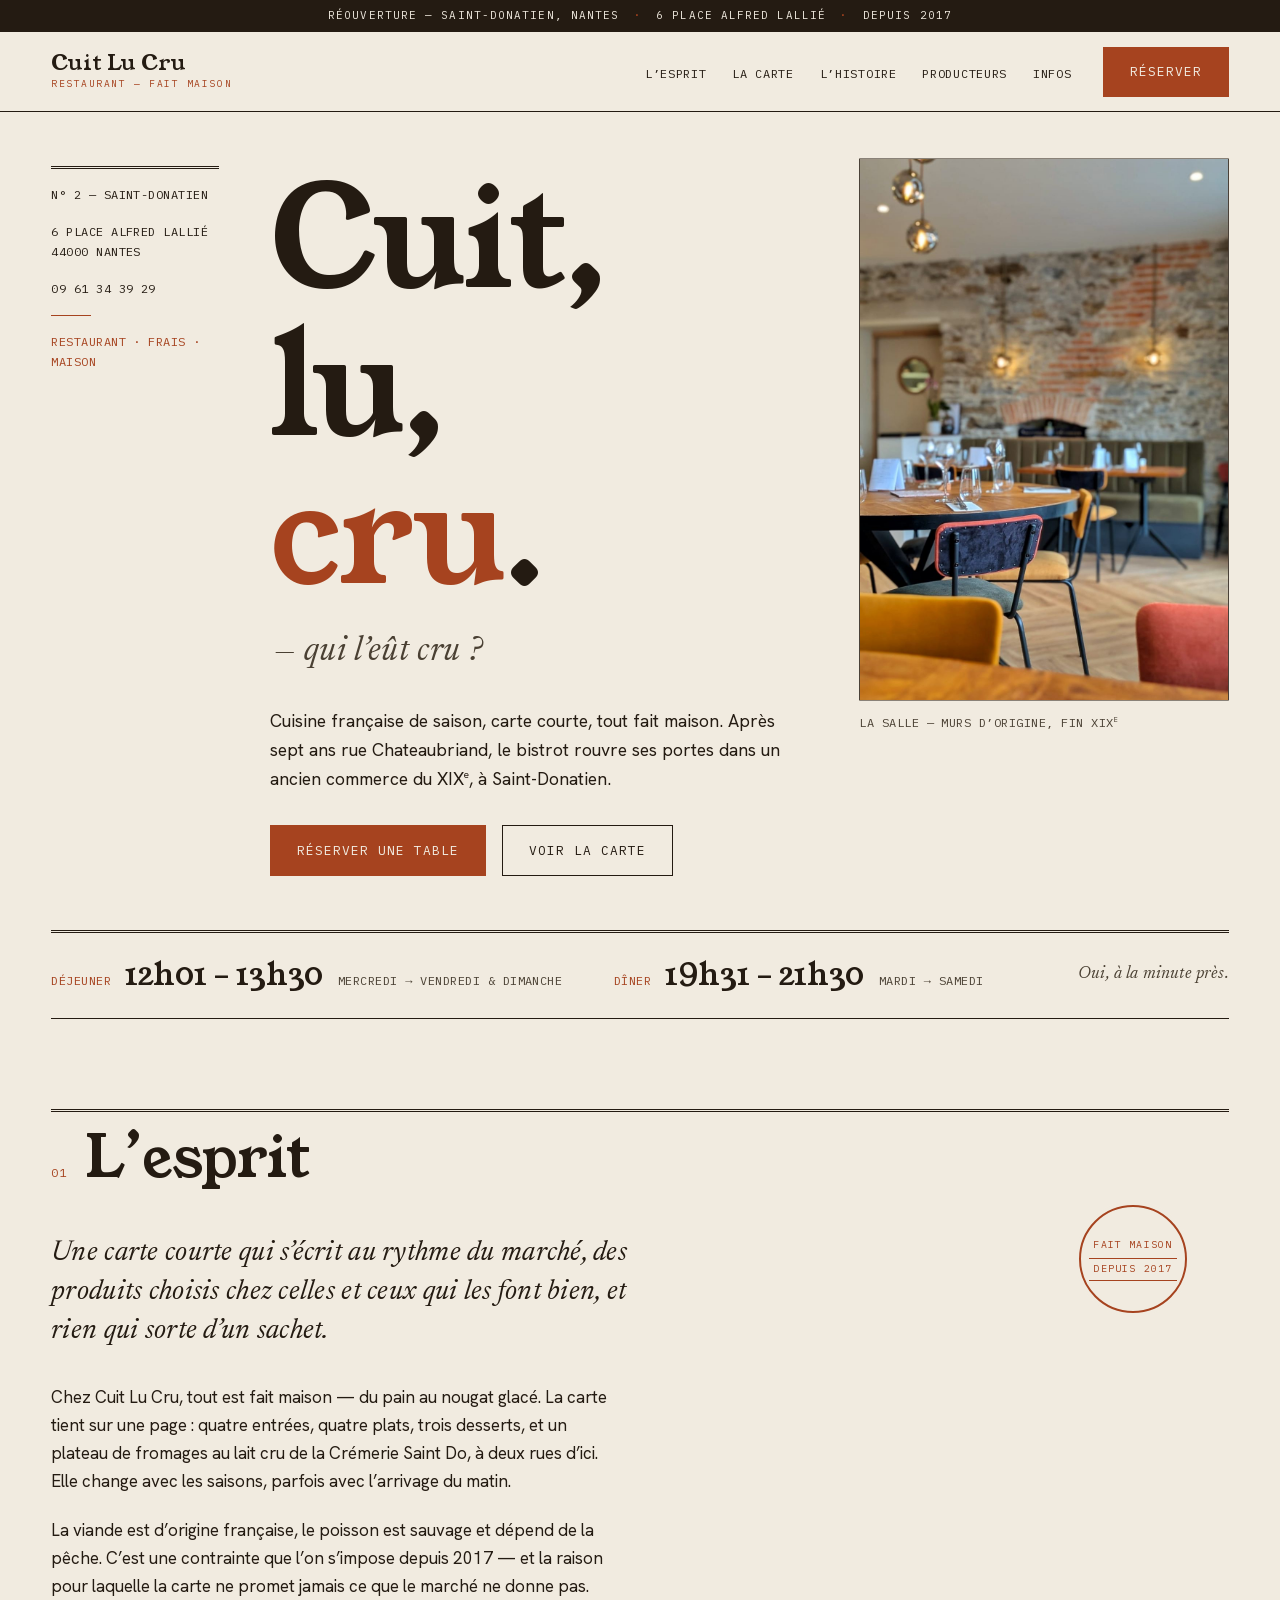
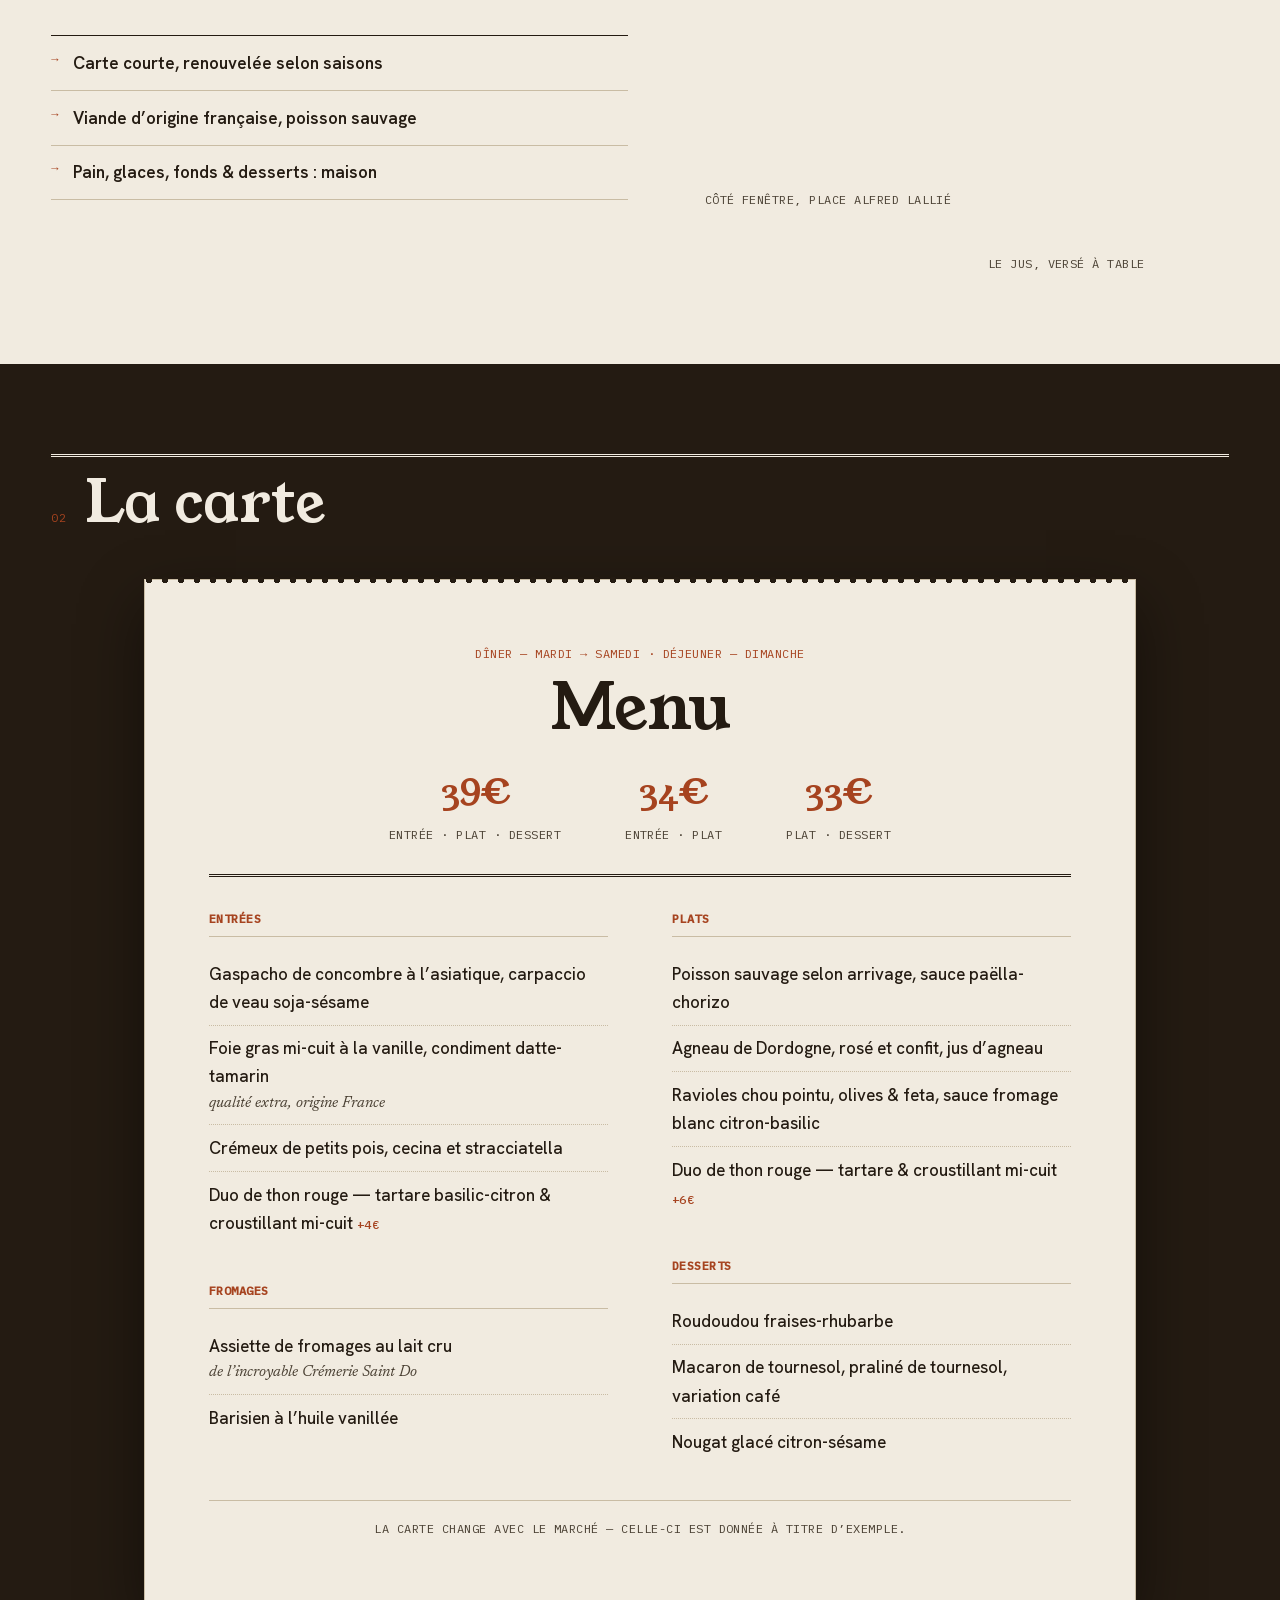
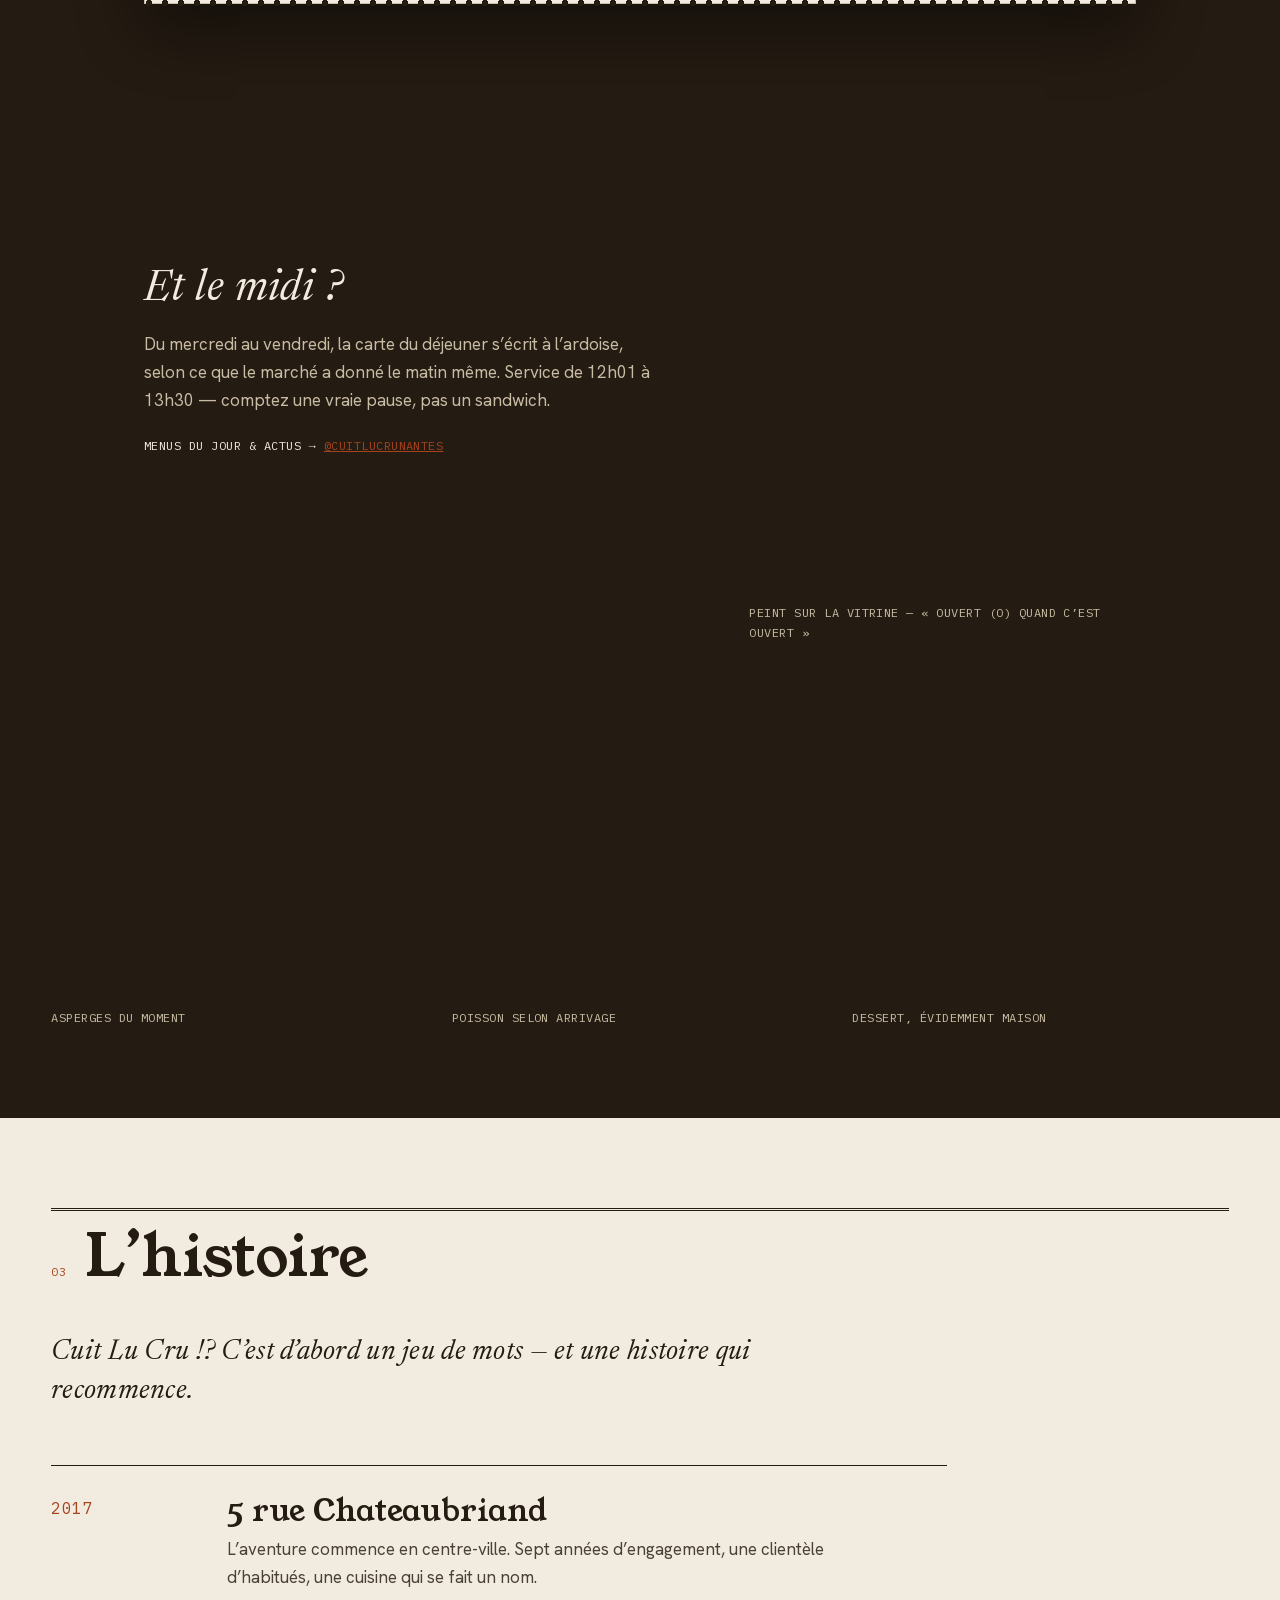
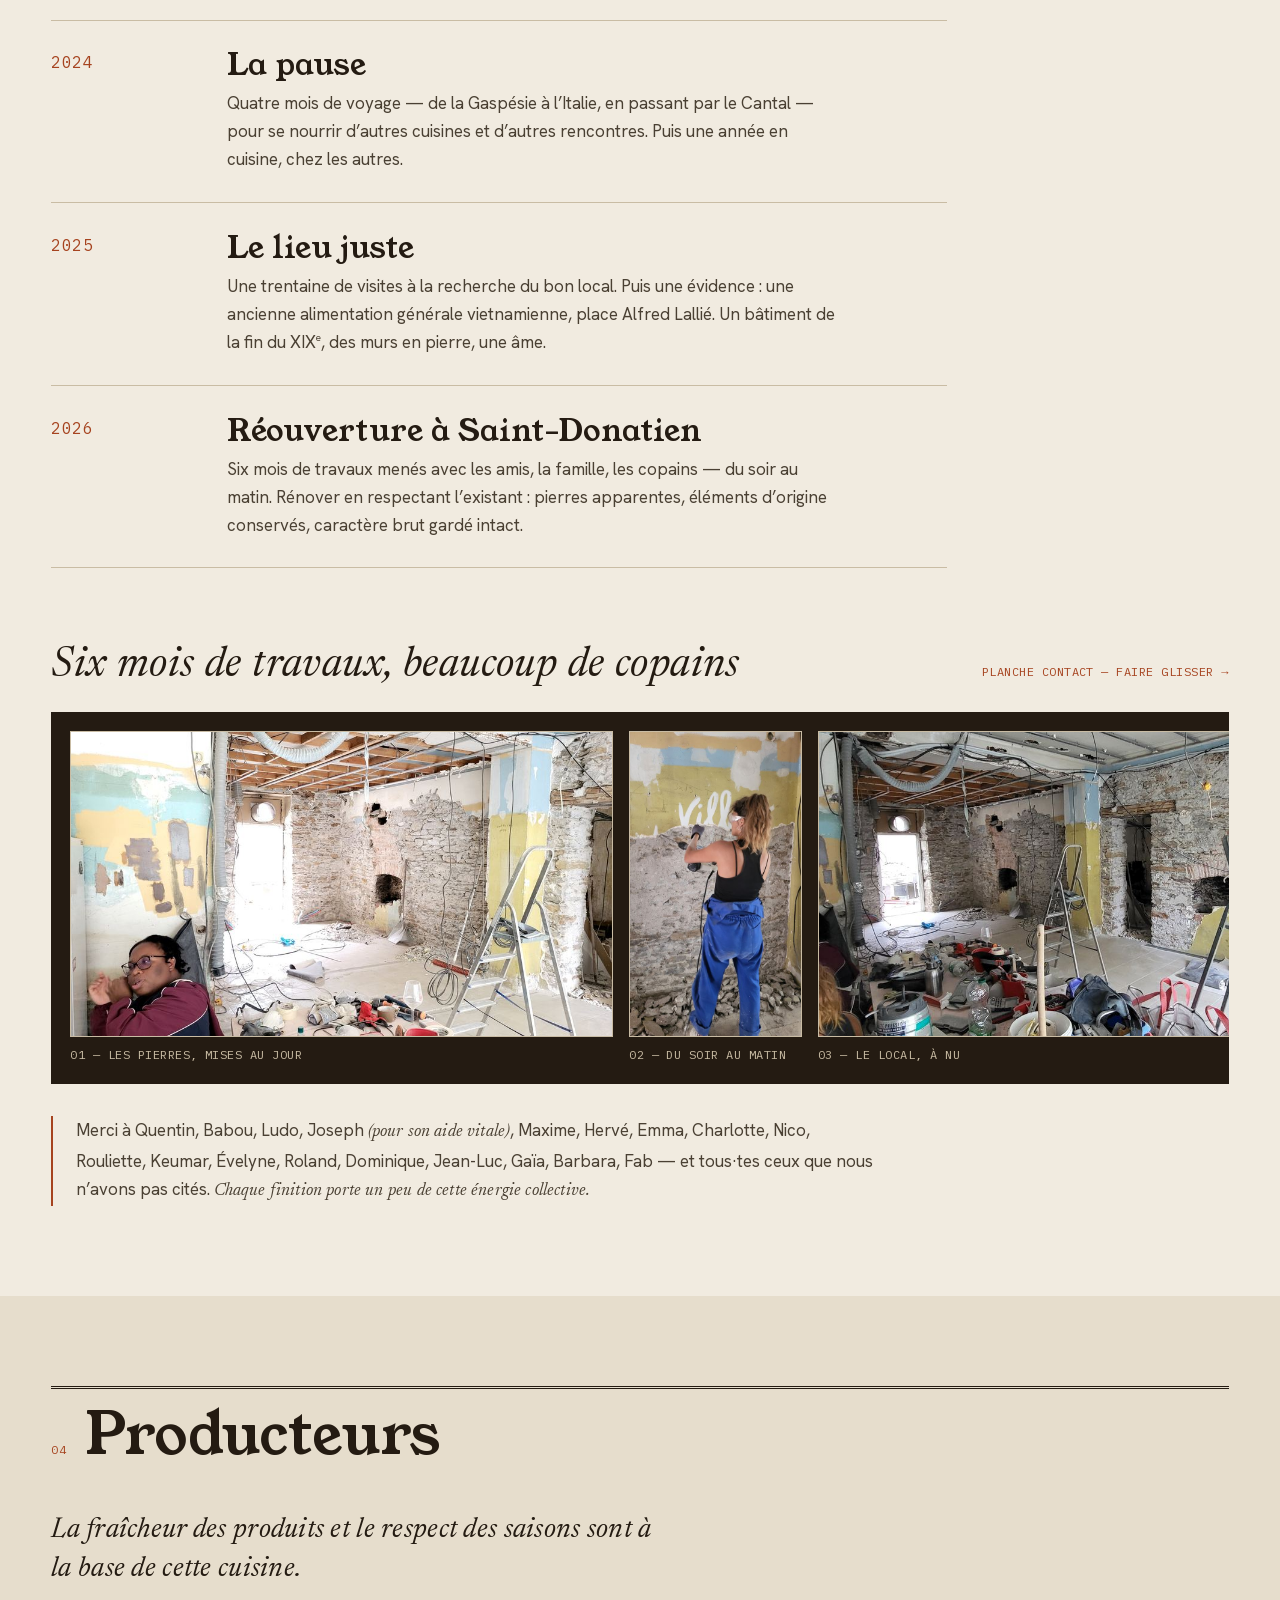
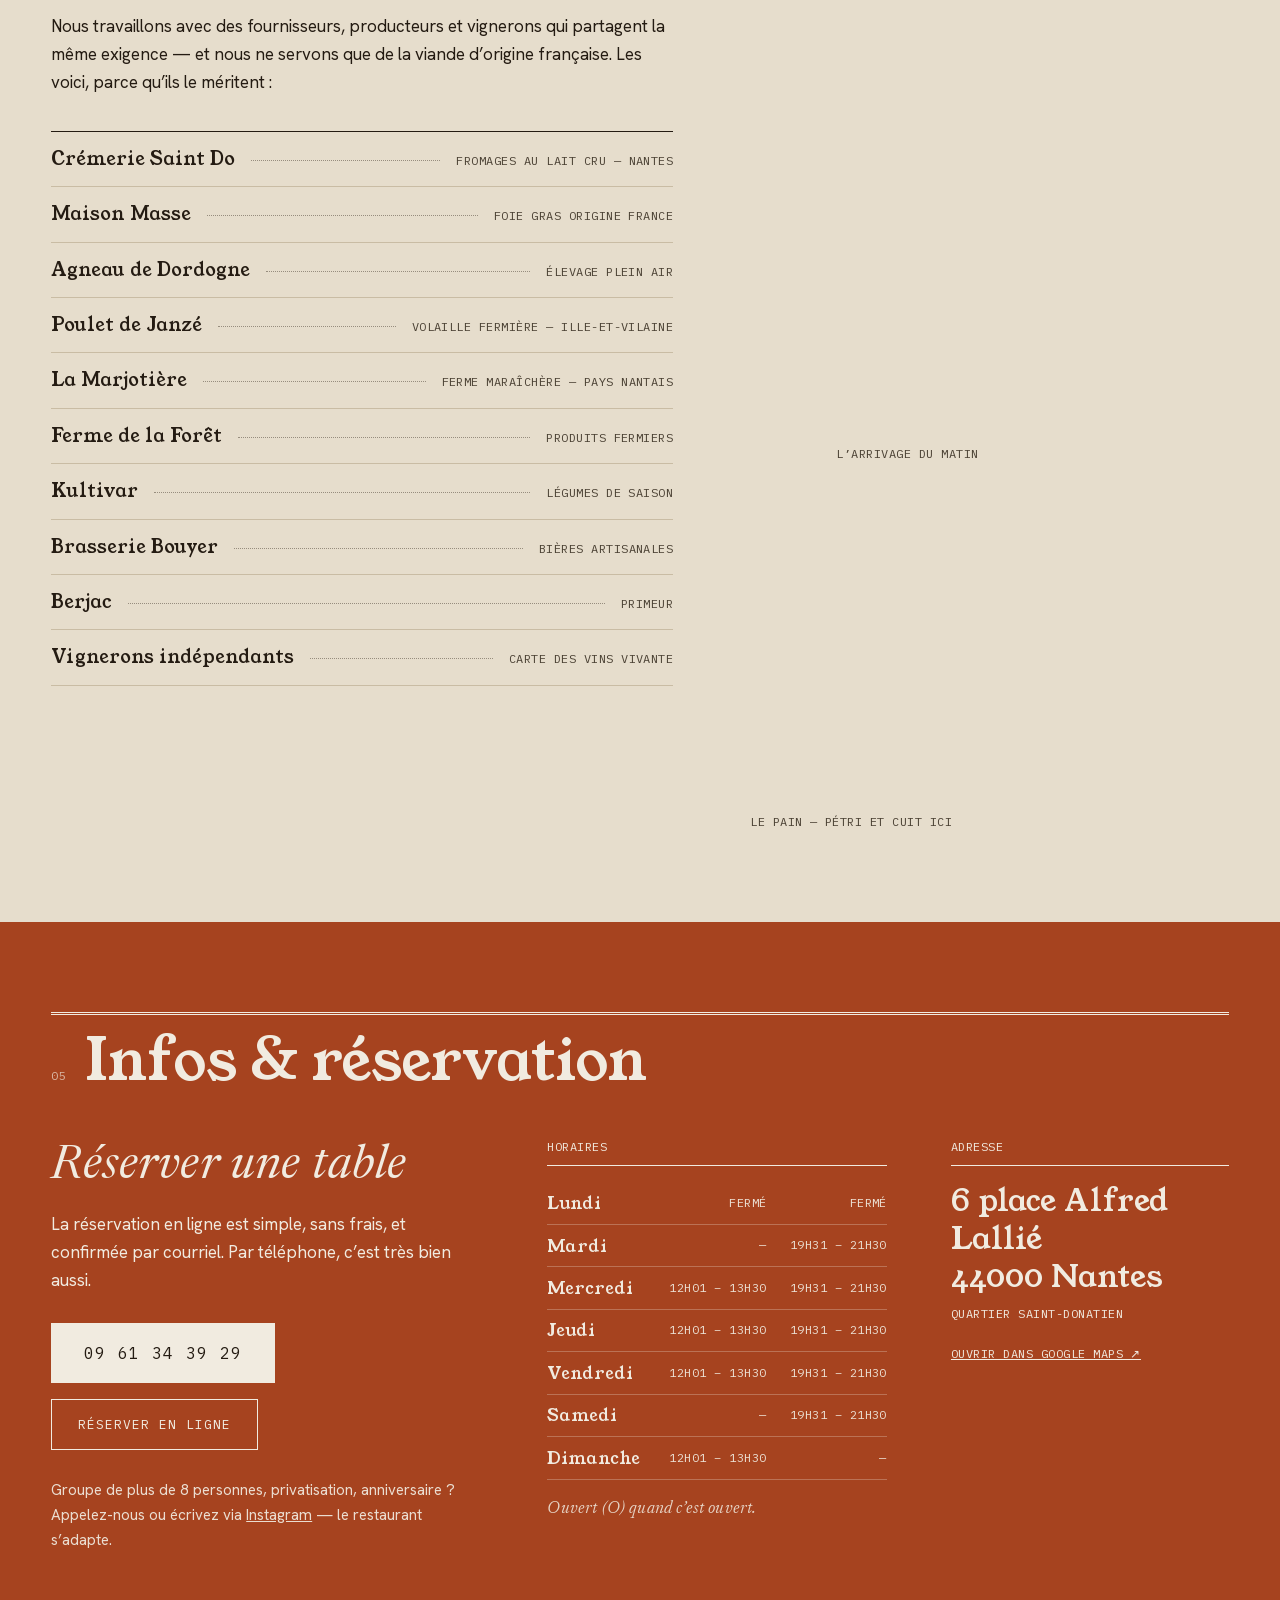
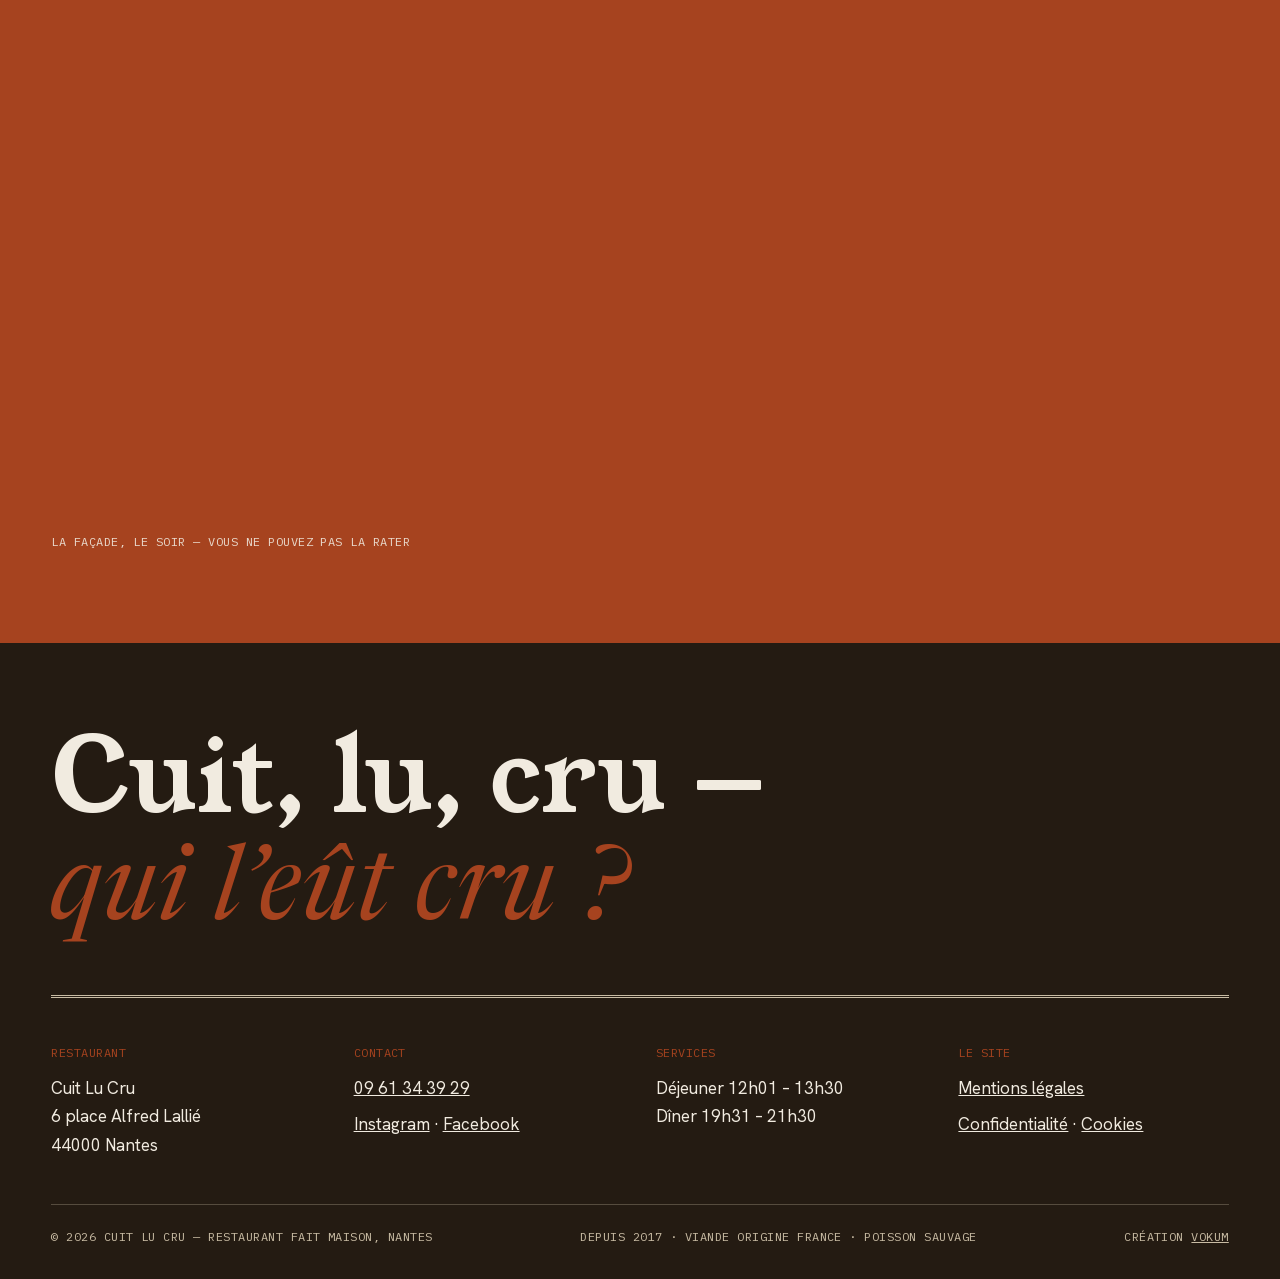
==== commit 0b3d555a: "Pages légales : mentions légales, confidentialité et cookies Ajoute les deux pages obligatoires (art" ====
--- a/index.html
+++ b/index.html
@@ -12,9 +12,8 @@
   <meta property="og:image" content="https://www.nantes.restaurant/assets/salle.jpg">
   <meta property="og:locale" content="fr_FR">
   <link rel="icon" href="assets/logo.gif">
-  <link rel="preconnect" href="https://fonts.googleapis.com">
-  <link rel="preconnect" href="https://fonts.gstatic.com" crossorigin>
-  <link href="https://fonts.googleapis.com/css2?family=Young+Serif&family=Newsreader:ital,opsz,wght@1,6..72,300;1,6..72,400;1,6..72,500&family=Hanken+Grotesk:wght@400;500;600;700&family=IBM+Plex+Mono:wght@400;500&display=swap" rel="stylesheet">
+  <link rel="preload" href="assets/font/young-serif-normal-latin.woff2" as="font" type="font/woff2" crossorigin>
+  <link rel="preload" href="assets/font/hanken-grotesk-normal-latin.woff2" as="font" type="font/woff2" crossorigin>
   <link rel="stylesheet" href="styles.css">
   <script type="application/ld+json">
   {
@@ -474,10 +473,16 @@
         <p class="mono footer__label">Services</p>
         <p>Déjeuner 12h01 – 13h30<br>Dîner 19h31 – 21h30</p>
       </div>
+      <div>
+        <p class="mono footer__label">Le site</p>
+        <p><a href="mentions-legales.html">Mentions légales</a></p>
+        <p><a href="confidentialite.html">Confidentialité</a> · <a href="confidentialite.html#cookies">Cookies</a></p>
+      </div>
     </div>
     <div class="footer__base">
       <p class="mono">© <span id="year">2026</span> Cuit Lu Cru — restaurant fait maison, Nantes</p>
       <p class="mono">Depuis 2017 · viande origine France · poisson sauvage</p>
+      <p class="mono">Création <a href="https://vokumagency.com" target="_blank" rel="noopener">Vokum</a></p>
     </div>
   </footer>
 
--- a/styles.css
+++ b/styles.css
@@ -3,6 +3,102 @@
    DA « Qui l'eût cru » : carnet de bistrot imprimé.
    Papier crème, encre brune, terracotta de la façade, minute près.
    ========================================================================== */
+
+/* ==========================================================================
+   POLICES — auto-hébergées, aucune requête vers Google
+   Young Serif · Newsreader · Hanken Grotesk · IBM Plex Mono
+   Licence SIL Open Font License 1.1. Sous-ensembles latin + latin-ext.
+   Hanken Grotesk et Newsreader sont des polices variables : une seule
+   ressource couvre toute la plage de graisse déclarée.
+   ========================================================================== */
+
+/* Young Serif — statique 400 (titres) */
+@font-face {
+  font-family: 'Young Serif';
+  font-style: normal;
+  font-weight: 400;
+  font-display: swap;
+  src: url('assets/font/young-serif-normal-latin.woff2') format('woff2');
+  unicode-range: U+0000-00FF, U+0131, U+0152-0153, U+02BB-02BC, U+02C6, U+02DA, U+02DC, U+0304, U+0308, U+0329, U+2000-206F, U+20AC, U+2122, U+2191, U+2193, U+2212, U+2215, U+FEFF, U+FFFD;
+}
+@font-face {
+  font-family: 'Young Serif';
+  font-style: normal;
+  font-weight: 400;
+  font-display: swap;
+  src: url('assets/font/young-serif-normal-latin-ext.woff2') format('woff2');
+  unicode-range: U+0100-02BA, U+02BD-02C5, U+02C7-02CC, U+02CE-02D7, U+02DD-02FF, U+0304, U+0308, U+0329, U+1D00-1DBF, U+1E00-1E9F, U+1EF2-1EFF, U+2020, U+20A0-20AB, U+20AD-20C0, U+2113, U+2C60-2C7F, U+A720-A7FF;
+}
+
+/* Newsreader — variable italique, wght 200→800, opsz 6→72 (les italiques) */
+@font-face {
+  font-family: 'Newsreader';
+  font-style: italic;
+  font-weight: 200 800;
+  font-display: swap;
+  src: url('assets/font/newsreader-italic-latin.woff2') format('woff2');
+  unicode-range: U+0000-00FF, U+0131, U+0152-0153, U+02BB-02BC, U+02C6, U+02DA, U+02DC, U+0304, U+0308, U+0329, U+2000-206F, U+20AC, U+2122, U+2191, U+2193, U+2212, U+2215, U+FEFF, U+FFFD;
+}
+@font-face {
+  font-family: 'Newsreader';
+  font-style: italic;
+  font-weight: 200 800;
+  font-display: swap;
+  src: url('assets/font/newsreader-italic-latin-ext.woff2') format('woff2');
+  unicode-range: U+0100-02BA, U+02BD-02C5, U+02C7-02CC, U+02CE-02D7, U+02DD-02FF, U+0304, U+0308, U+0329, U+1D00-1DBF, U+1E00-1E9F, U+1EF2-1EFF, U+2020, U+20A0-20AB, U+20AD-20C0, U+2113, U+2C60-2C7F, U+A720-A7FF;
+}
+
+/* Hanken Grotesk — variable, wght 100→900 (le texte courant) */
+@font-face {
+  font-family: 'Hanken Grotesk';
+  font-style: normal;
+  font-weight: 100 900;
+  font-display: swap;
+  src: url('assets/font/hanken-grotesk-normal-latin.woff2') format('woff2');
+  unicode-range: U+0000-00FF, U+0131, U+0152-0153, U+02BB-02BC, U+02C6, U+02DA, U+02DC, U+0304, U+0308, U+0329, U+2000-206F, U+20AC, U+2122, U+2191, U+2193, U+2212, U+2215, U+FEFF, U+FFFD;
+}
+@font-face {
+  font-family: 'Hanken Grotesk';
+  font-style: normal;
+  font-weight: 100 900;
+  font-display: swap;
+  src: url('assets/font/hanken-grotesk-normal-latin-ext.woff2') format('woff2');
+  unicode-range: U+0100-02BA, U+02BD-02C5, U+02C7-02CC, U+02CE-02D7, U+02DD-02FF, U+0304, U+0308, U+0329, U+1D00-1DBF, U+1E00-1E9F, U+1EF2-1EFF, U+2020, U+20A0-20AB, U+20AD-20C0, U+2113, U+2C60-2C7F, U+A720-A7FF;
+}
+
+/* IBM Plex Mono — statiques 400 et 500 (kickers, légendes, chiffres) */
+@font-face {
+  font-family: 'IBM Plex Mono';
+  font-style: normal;
+  font-weight: 400;
+  font-display: swap;
+  src: url('assets/font/ibm-plex-mono-400-latin.woff2') format('woff2');
+  unicode-range: U+0000-00FF, U+0131, U+0152-0153, U+02BB-02BC, U+02C6, U+02DA, U+02DC, U+0304, U+0308, U+0329, U+2000-206F, U+20AC, U+2122, U+2191, U+2193, U+2212, U+2215, U+FEFF, U+FFFD;
+}
+@font-face {
+  font-family: 'IBM Plex Mono';
+  font-style: normal;
+  font-weight: 400;
+  font-display: swap;
+  src: url('assets/font/ibm-plex-mono-400-latin-ext.woff2') format('woff2');
+  unicode-range: U+0100-02BA, U+02BD-02C5, U+02C7-02CC, U+02CE-02D7, U+02DD-02FF, U+0304, U+0308, U+0329, U+1D00-1DBF, U+1E00-1E9F, U+1EF2-1EFF, U+2020, U+20A0-20AB, U+20AD-20C0, U+2113, U+2C60-2C7F, U+A720-A7FF;
+}
+@font-face {
+  font-family: 'IBM Plex Mono';
+  font-style: normal;
+  font-weight: 500;
+  font-display: swap;
+  src: url('assets/font/ibm-plex-mono-500-latin.woff2') format('woff2');
+  unicode-range: U+0000-00FF, U+0131, U+0152-0153, U+02BB-02BC, U+02C6, U+02DA, U+02DC, U+0304, U+0308, U+0329, U+2000-206F, U+20AC, U+2122, U+2191, U+2193, U+2212, U+2215, U+FEFF, U+FFFD;
+}
+@font-face {
+  font-family: 'IBM Plex Mono';
+  font-style: normal;
+  font-weight: 500;
+  font-display: swap;
+  src: url('assets/font/ibm-plex-mono-500-latin-ext.woff2') format('woff2');
+  unicode-range: U+0100-02BA, U+02BD-02C5, U+02C7-02CC, U+02CE-02D7, U+02DD-02FF, U+0304, U+0308, U+0329, U+1D00-1DBF, U+1E00-1E9F, U+1EF2-1EFF, U+2020, U+20A0-20AB, U+20AD-20C0, U+2113, U+2C60-2C7F, U+A720-A7FF;
+}
 
 :root {
   --paper: #f1ebe0;
@@ -695,7 +791,7 @@
 
 .footer__cols {
   display: grid;
-  grid-template-columns: repeat(3, minmax(0, 1fr));
+  grid-template-columns: repeat(4, minmax(0, 1fr));
   gap: 2rem;
   padding: clamp(2rem, 5vh, 3.5rem) 0;
 }
@@ -735,7 +831,16 @@
   .hero__hours-wink { margin-left: 0; }
 
   .esprit__grid { grid-template-columns: 1fr; }
-  .esprit__photos { max-width: 92%; margin-top: 2.8rem; }
+  /* mobile : photos empilées, plus de superposition */
+  .esprit__photos { max-width: 100%; margin-top: 2.8rem; padding-bottom: 0; }
+  .esprit__photo-main { width: 100%; }
+  .esprit__photo-detail {
+    position: static;
+    width: 62%;
+    margin: 1.6rem 0 0 auto;
+    outline: none;
+  }
+  .esprit__photo-detail .img-reveal { outline: none; }
 
   .carte__cols { grid-template-columns: 1fr; padding-top: 1.4rem; }
   .carte__col ul { margin-bottom: 1.4rem; }
@@ -764,7 +869,7 @@
   .hero__title { font-size: clamp(3.4rem, 19vw, 5rem); }
   .hero__photo { max-width: 100%; }
   .esprit__photo-detail { outline-width: 4px; }
-  .stamp { width: 92px; height: 92px; right: 2%; }
+  .stamp { width: 96px; height: 96px; right: 2%; font-size: 0.55rem; }
   .carte__band { grid-template-columns: 1fr; }
   .carte__band figure:last-child .img-reveal { aspect-ratio: 4 / 3; }
   .carte__midi-photo { max-width: 100%; }
@@ -772,3 +877,195 @@
   .producteurs__photos figure { width: 100% !important; }
   .producteurs__index .mono { max-width: 45%; }
 }
+
+/* ==========================================================================
+   PAGES LÉGALES — « Lu et approuvé »
+   Le site s'appelle Cuit LU Cru : ces pages sont la part qu'on lit.
+   Même papier, même encre, même carnet — juste les petites lignes.
+   ========================================================================== */
+
+.legal-head {
+  padding: clamp(7rem, 15vh, 10rem) var(--gutter) clamp(2rem, 5vh, 3rem);
+  max-width: 62rem;
+  margin: 0 auto;
+}
+.legal-head__kicker { color: var(--terra); }
+.legal-head h1 {
+  font-size: clamp(2.6rem, 7vw, 5rem);
+  letter-spacing: -0.015em;
+  margin: 0.7rem 0 0;
+}
+.legal-head h1 em { color: var(--terra); }
+.legal-head__pun {
+  font-family: var(--italic);
+  font-style: italic;
+  font-size: clamp(1.1rem, 2.2vw, 1.5rem);
+  color: var(--ink-soft);
+  margin-top: 0.8rem;
+}
+.legal-head__lede {
+  max-width: 56ch;
+  margin-top: 1.6rem;
+  color: var(--ink-soft);
+  font-size: clamp(1rem, 1.5vw, 1.125rem);
+}
+.legal-head__maj {
+  margin-top: 1.6rem;
+  padding-top: 0.9rem;
+  border-top: 1px solid var(--stone);
+  max-width: 56ch;
+  color: var(--ink-soft);
+}
+
+.legal {
+  max-width: 62rem;
+  margin: 0 auto;
+  padding: 0 var(--gutter) clamp(3rem, 8vh, 5rem);
+}
+.legal > p, .legal > ul, .legal > ol { max-width: 68ch; }
+.legal p + p { margin-top: 1em; }
+
+.legal h2 {
+  font-size: clamp(1.5rem, 3vw, 2.2rem);
+  margin: clamp(2.8rem, 6vh, 4.5rem) 0 1rem;
+  padding-top: 1.2rem;
+  border-top: 1.5px solid var(--ink);
+}
+.legal h3 {
+  font-family: var(--italic);
+  font-style: italic;
+  font-size: clamp(1.1rem, 1.8vw, 1.35rem);
+  color: var(--terra-deep);
+  margin: 1.8rem 0 0.6rem;
+}
+
+.legal ul, .legal ol { margin: 0.9rem 0; padding-left: 0; list-style: none; }
+.legal li { position: relative; padding: 0.3rem 0 0.3rem 1.5rem; }
+.legal li::before {
+  content: "→";
+  position: absolute;
+  left: 0;
+  top: 0.3rem;
+  font-family: var(--mono);
+  font-size: 0.75rem;
+  line-height: 1.7;
+  color: var(--terra);
+}
+
+.legal a:not(.btn) {
+  color: var(--terra-deep);
+  text-decoration: underline;
+  text-underline-offset: 3px;
+  text-decoration-thickness: 1px;
+  text-decoration-color: rgba(166, 67, 31, 0.45);
+  transition: text-decoration-color 0.25s var(--ease);
+}
+.legal a:not(.btn):hover { text-decoration-color: var(--terra); }
+
+/* Fiche d'identité — les points de conduite d'une carte imprimée */
+.legal-id { margin: 1.1rem 0 0.5rem; }
+.legal-id li {
+  display: flex;
+  align-items: baseline;
+  gap: 0.5rem;
+  padding: 0.45rem 0;
+}
+.legal-id li::before { content: none; }
+.legal-id .k {
+  font-family: var(--mono);
+  font-size: 0.75rem;
+  letter-spacing: 0.04em;
+  text-transform: uppercase;
+  color: var(--ink-soft);
+  white-space: nowrap;
+}
+.legal-id .lead {
+  flex: 1;
+  min-width: 1rem;
+  align-self: center;
+  height: 2px;
+  background-image: radial-gradient(circle, var(--stone) 1px, transparent 1px);
+  background-size: 5px 2px;
+  background-repeat: repeat-x;
+  background-position: 0 center;
+  transform: translateY(2px);
+}
+.legal-id .v { font-weight: 500; text-align: right; }
+
+/* Trou assumé : ce qui n'a pas pu être vérifié se voit. */
+.manque {
+  background: #FFD9E2;
+  color: #7A0B26;
+  padding: 1px 7px;
+  border-radius: 2px;
+  font-weight: 500;
+  font-size: 0.94em;
+  box-decoration-break: clone;
+  -webkit-box-decoration-break: clone;
+}
+
+/* Encadré source — le site dit d'où il tient ce qu'il affirme */
+.legal-source {
+  background: var(--paper-deep);
+  border-left: 3px solid var(--terra);
+  padding: 1.1rem 1.4rem;
+  margin: 1.3rem 0;
+  max-width: 68ch;
+  font-size: 0.95rem;
+  color: var(--ink-soft);
+}
+.legal-source strong { color: var(--ink); }
+.legal-source p + p { margin-top: 0.7em; }
+
+/* Séparateur — le point médian du bandeau d'édition */
+.legal-sep {
+  text-align: center;
+  color: var(--terra);
+  font-family: var(--mono);
+  font-size: 0.75rem;
+  letter-spacing: 1.1em;
+  margin: clamp(2.8rem, 6vh, 4.5rem) 0;
+}
+
+/* Les deux adresses — siège / établissement, côte à côte */
+.legal-deux {
+  display: grid;
+  grid-template-columns: 1fr 1fr;
+  gap: 1.2rem;
+  margin: 1.3rem 0;
+  max-width: 68ch;
+}
+.legal-deux > div {
+  border: 1.5px solid var(--ink);
+  padding: 1.1rem 1.2rem;
+  background: var(--paper-deep);
+}
+.legal-deux__label {
+  color: var(--terra);
+  border-bottom: 1px solid var(--stone);
+  padding-bottom: 0.4rem;
+  margin-bottom: 0.7rem;
+}
+.legal-deux p { font-size: 0.95rem; }
+.legal-deux .legal-deux__note {
+  margin-top: 0.6rem;
+  color: var(--ink-soft);
+  font-family: var(--italic);
+  font-style: italic;
+}
+
+.legal-actions {
+  display: flex;
+  gap: 0.9rem;
+  flex-wrap: wrap;
+  margin-top: clamp(2.8rem, 6vh, 4.5rem);
+  padding-top: 1.8rem;
+  border-top: 1.5px solid var(--ink);
+}
+
+@media (max-width: 700px) {
+  .legal-id li { flex-wrap: wrap; gap: 0.15rem; }
+  .legal-id .lead { display: none; }
+  .legal-id .v { text-align: left; width: 100%; }
+  .legal-deux { grid-template-columns: 1fr; }
+}
